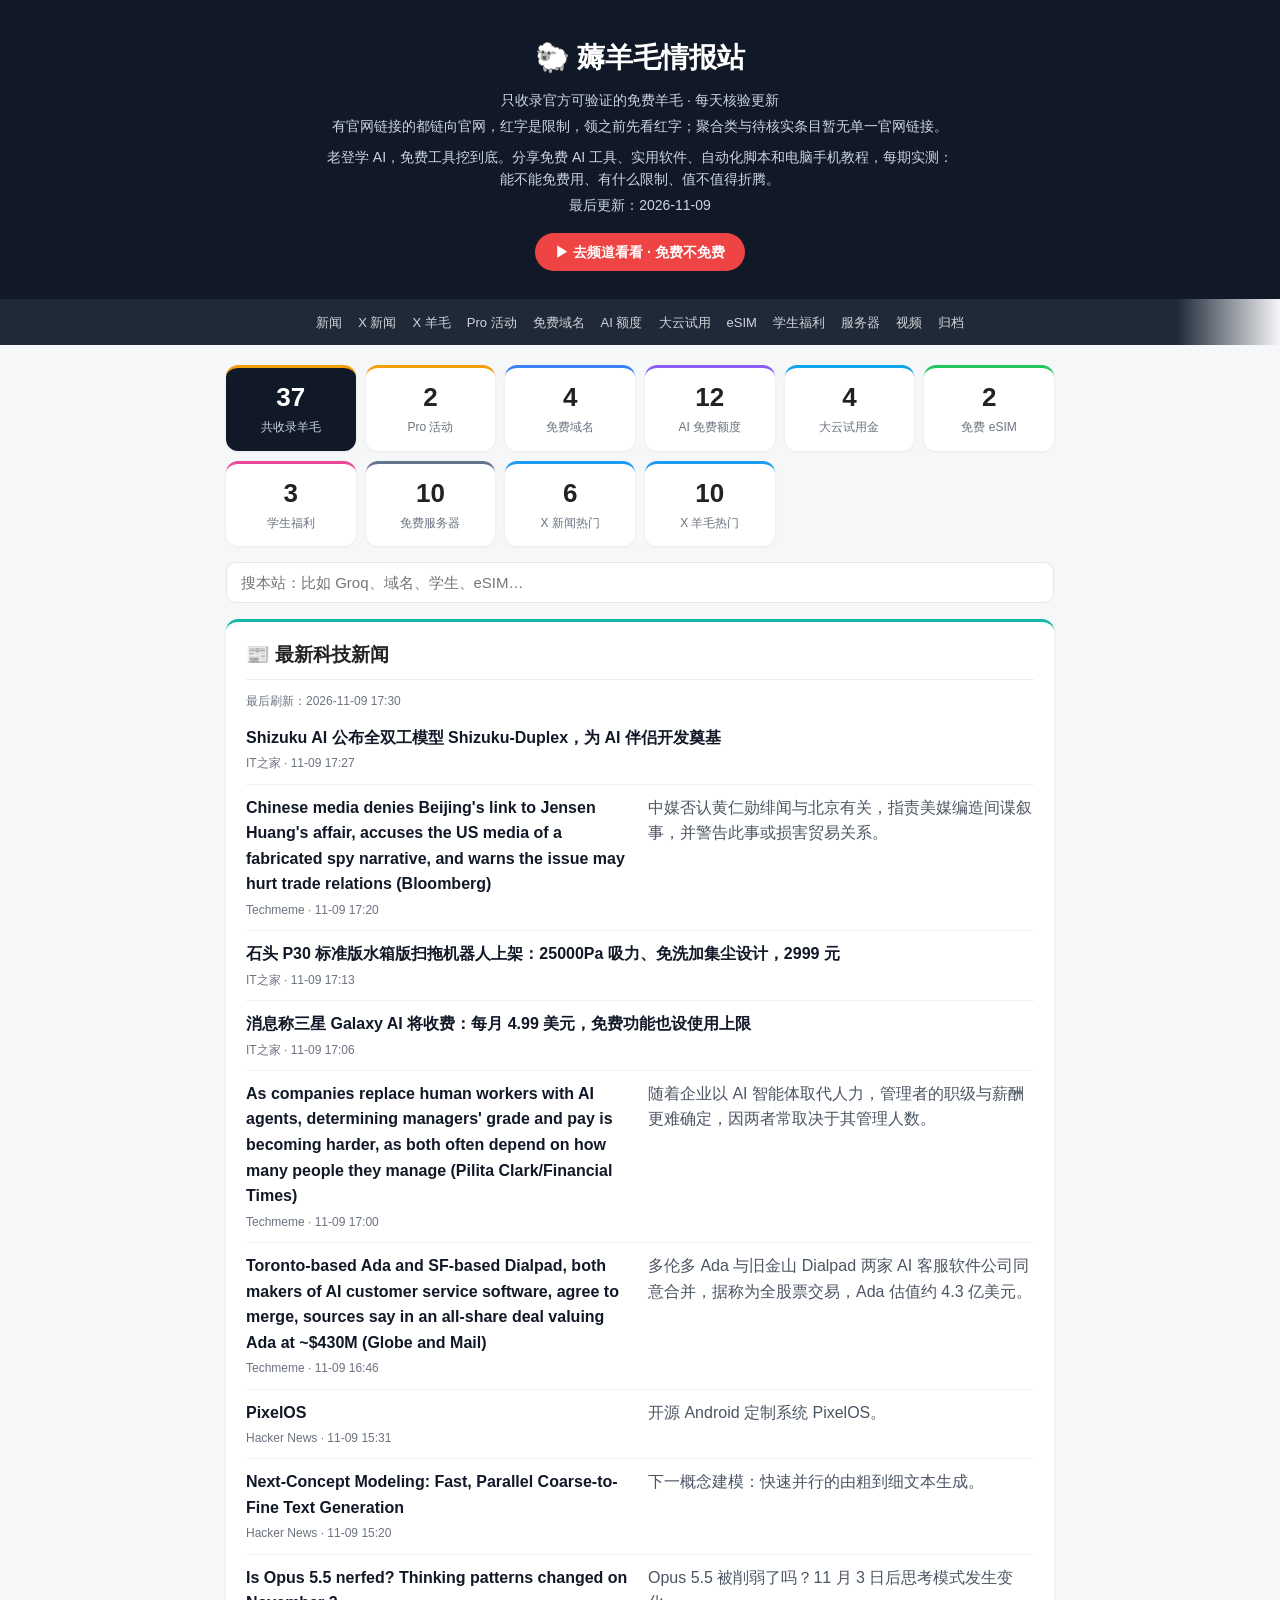
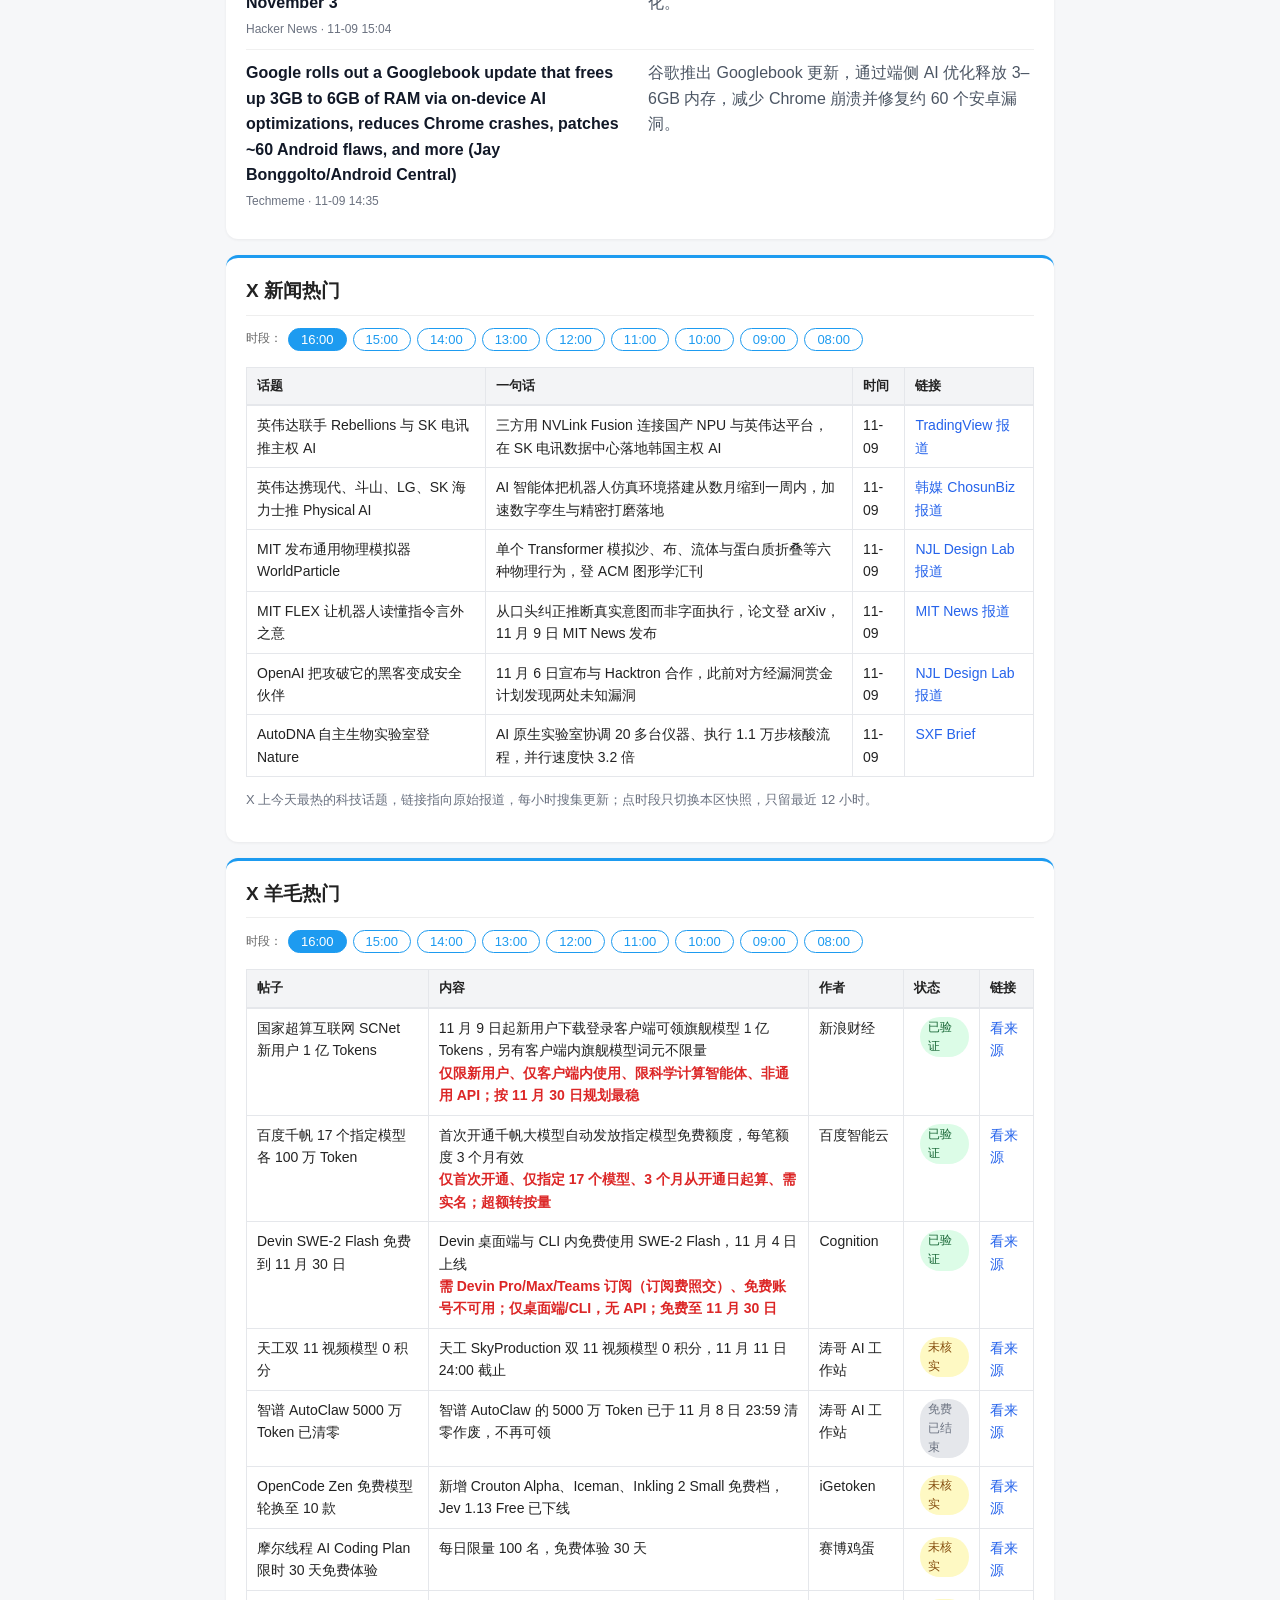
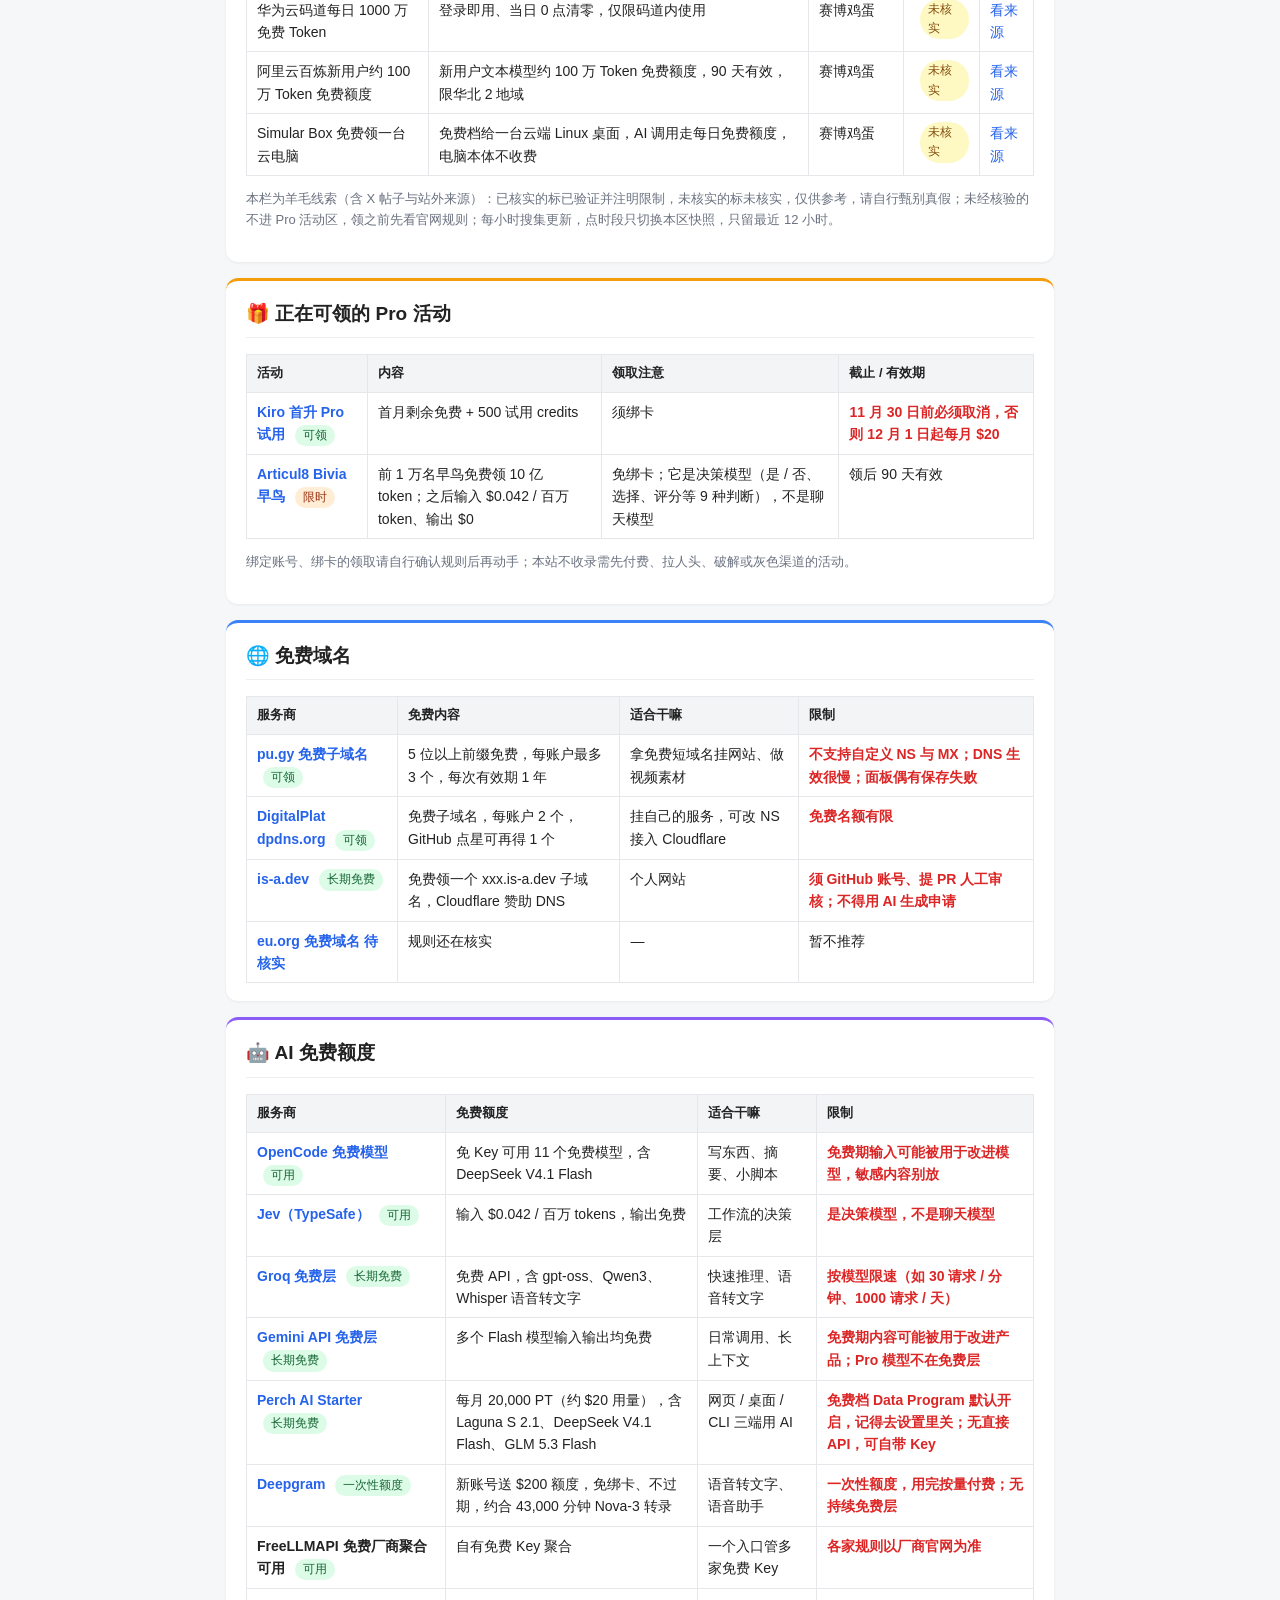
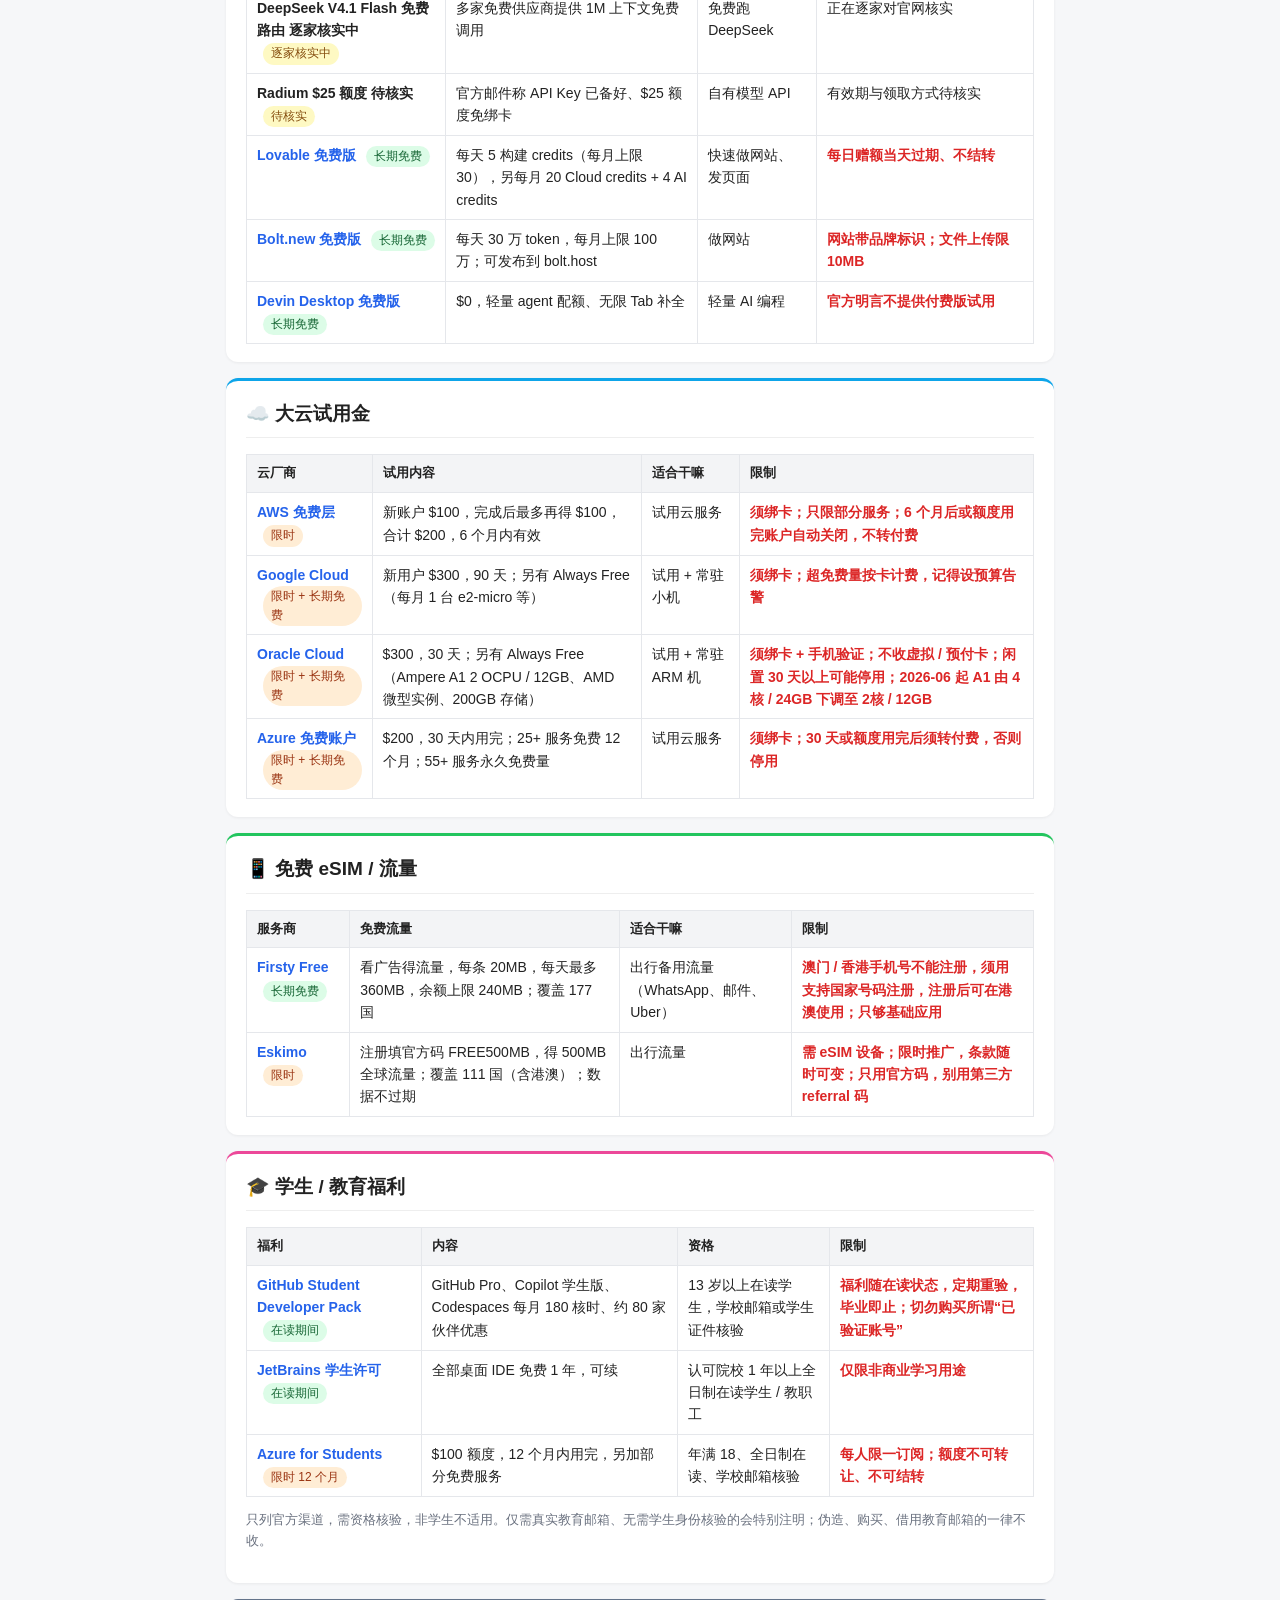
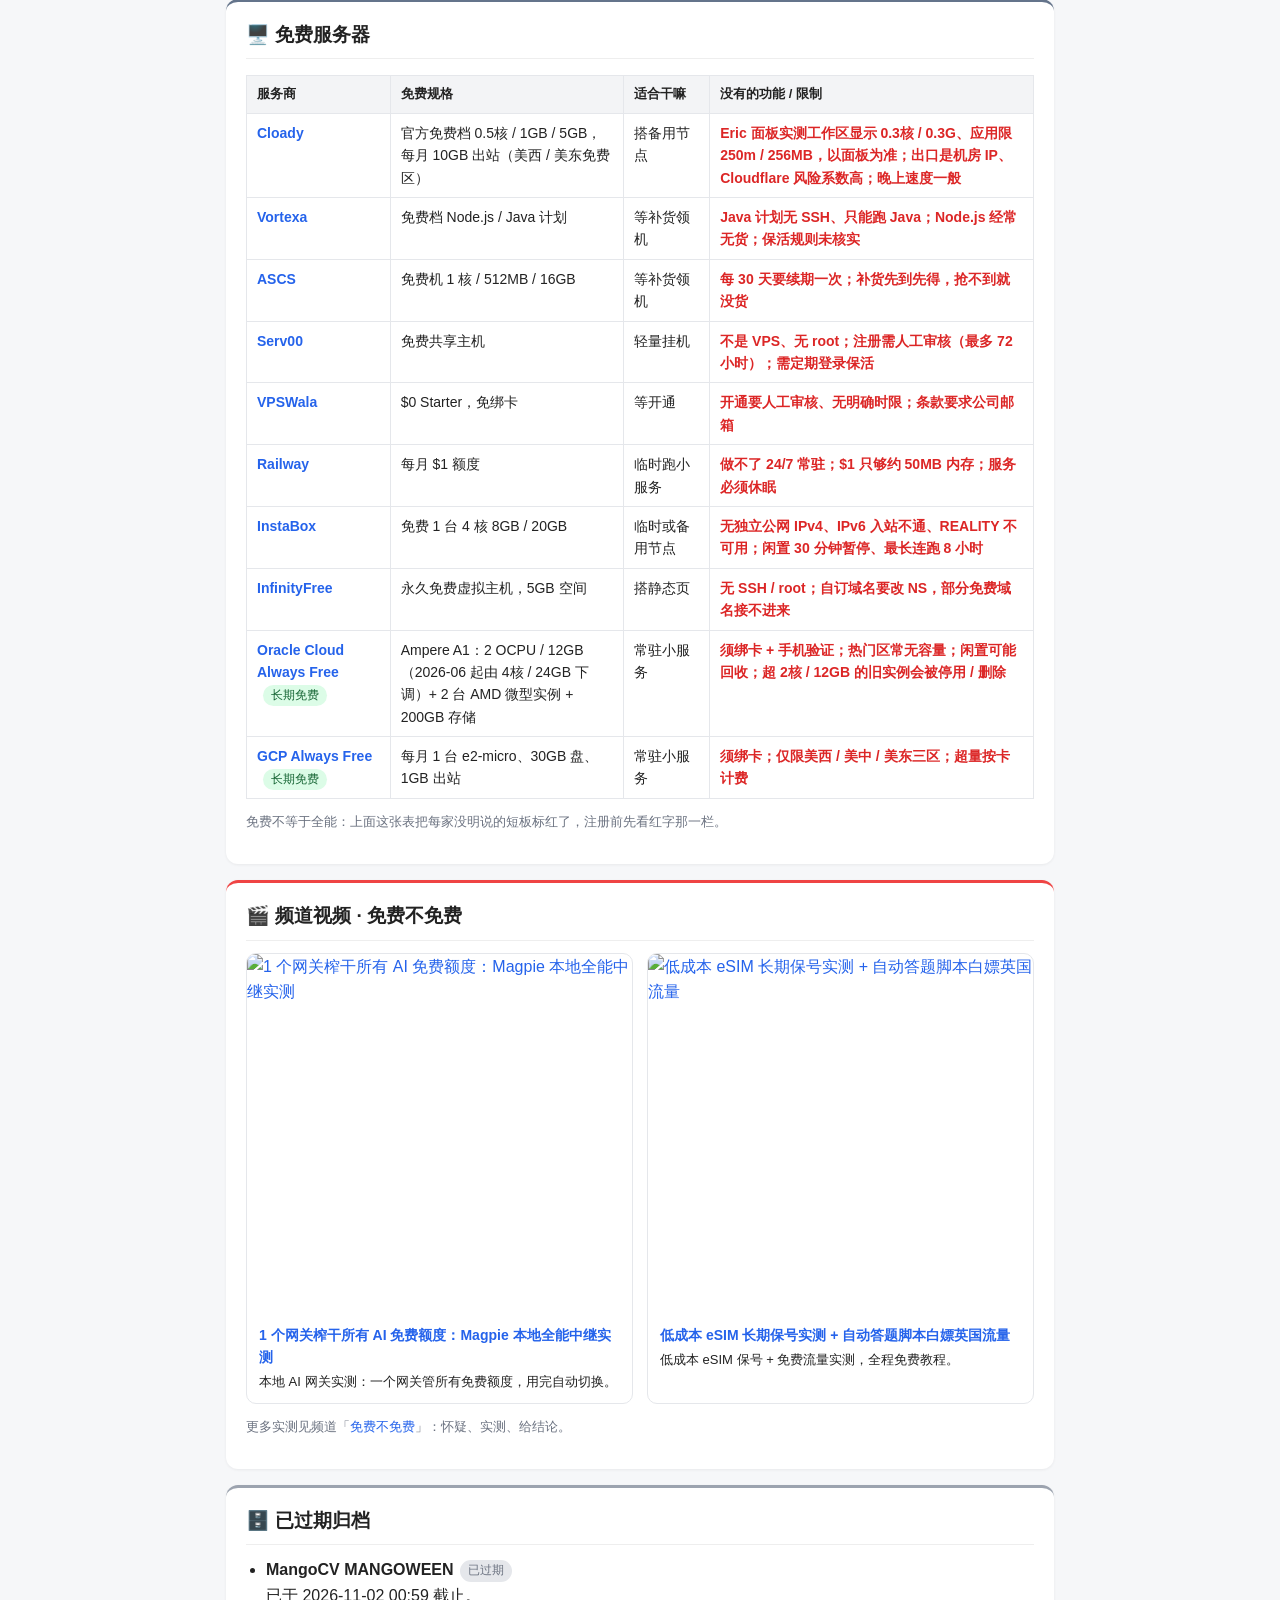
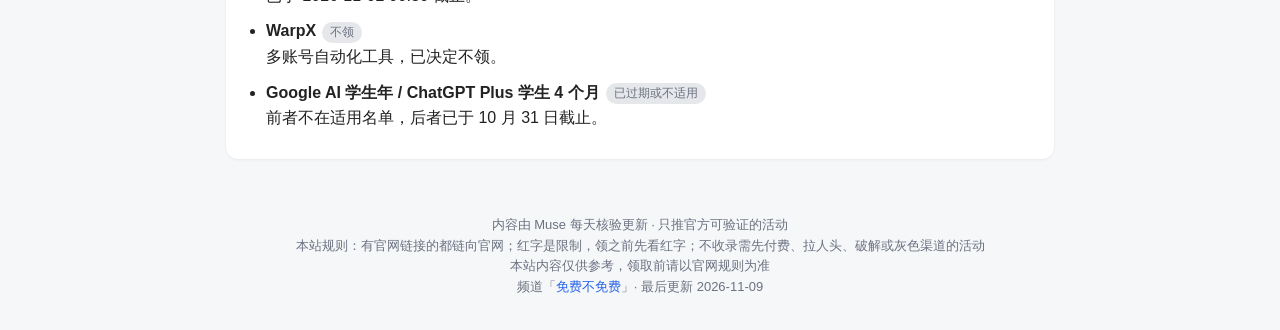
==== index.template.html @ b81d736b "news refresh 2026-11-09 17:30" ====
<!DOCTYPE html>
<html lang="zh-CN">
<head>
<meta charset="UTF-8">
<meta name="viewport" content="width=device-width, initial-scale=1.0">
<title>薅羊毛情报站 — 只收录官方可验证的免费羊毛</title>
<meta name="description" content="只收录官方可验证的免费羊毛：免费 Pro、免费域名、AI 免费额度、大云试用金、免费 eSIM、学生福利、免费服务器，每天核验更新。">
<meta property="og:title" content="薅羊毛情报站 — 只收录官方可验证的免费羊毛">
<meta property="og:description" content="免费 Pro、免费域名、AI 免费额度、大云试用金、免费 eSIM、学生福利、免费服务器，每天核验更新。">
<meta property="og:type" content="website">
<meta property="og:url" content="https://freenofree.ct.ws/">
<meta property="og:site_name" content="薅羊毛情报站">
<meta property="og:locale" content="zh_CN">
<meta property="og:image" content="https://freenofree.ct.ws/og.png">
<meta name="twitter:card" content="summary_large_image">
<meta name="twitter:title" content="薅羊毛情报站 — 只收录官方可验证的免费羊毛">
<meta name="twitter:description" content="免费 Pro、免费域名、AI 免费额度、大云试用金、免费 eSIM、学生福利、免费服务器，每天核验更新。">
<meta name="twitter:image" content="https://freenofree.ct.ws/og.png">
<link rel="canonical" href="https://freenofree.ct.ws/">
<link rel="icon" href="data:image/svg+xml,%3Csvg xmlns='http://www.w3.org/2000/svg' viewBox='0 0 100 100'%3E%3Ctext y='.9em' font-size='90'%3E%E7%BE%8A%3C/text%3E%3C/svg%3E">
<meta name="theme-color" content="#111827">
<link rel="alternate" type="application/rss+xml" title="薅羊毛情报站 — 最新科技新闻" href="feed.xml">
<link rel="preconnect" href="https://i.ytimg.com">
<script type="application/ld+json">{"@context":"https://schema.org","@type":"WebSite","name":"薅羊毛情报站","url":"https://freenofree.ct.ws/","inLanguage":"zh-CN","description":"只收录官方可验证的免费羊毛：免费 Pro、免费域名、AI 免费额度、大云试用金、免费 eSIM、学生福利、免费服务器，每天核验更新。","dateModified":"2026-11-09"}</script>
<link rel="stylesheet" href="style.css?v=20261109">
</head>
<body>
<header>
  <h1>🐑 薅羊毛情报站</h1>
  <p>只收录官方可验证的免费羊毛 · 每天核验更新</p>
  <p>有官网链接的都链向官网，红字是限制，领之前先看红字；聚合类与待核实条目暂无单一官网链接。</p>
  <p class="hero-sub">老登学 AI，免费工具挖到底。分享免费 AI 工具、实用软件、自动化脚本和电脑手机教程，每期实测：能不能免费用、有什么限制、值不值得折腾。</p>
  <p>最后更新：<span id="last-updated">2026-11-09</span></p>
  <a class="btn-channel" href="https://www.youtube.com/@freeis.notfree" target="_blank" rel="noopener">▶ 去频道看看 · 免费不免费</a>
</header>
<nav>
  <a href="#news">新闻</a><a href="#xnews">X 新闻</a><a href="#xwool">X 羊毛</a><a href="#pro">Pro 活动</a><a href="#domain">免费域名</a><a href="#ai">AI 额度</a><a href="#cloud">大云试用</a><a href="#esim">eSIM</a><a href="#student">学生福利</a><a href="#server">服务器</a><a href="#videos">视频</a><a href="#archive">归档</a>
</nav>
<main>

<div class="stats">
  <a class="stat total" href="#pro"><b id="stat-total">37</b><span>共收录羊毛</span></a>
  <a class="stat" style="--c:#f59e0b" href="#pro"><b id="stat-pro">2</b><span>Pro 活动</span></a>
  <a class="stat" style="--c:#3b82f6" href="#domain"><b id="stat-domain">4</b><span>免费域名</span></a>
  <a class="stat" style="--c:#8b5cf6" href="#ai"><b id="stat-ai">12</b><span>AI 免费额度</span></a>
  <a class="stat" style="--c:#0ea5e9" href="#cloud"><b id="stat-cloud">4</b><span>大云试用金</span></a>
  <a class="stat" style="--c:#22c55e" href="#esim"><b id="stat-esim">2</b><span>免费 eSIM</span></a>
  <a class="stat" style="--c:#ec4899" href="#student"><b id="stat-student">3</b><span>学生福利</span></a>
  <a class="stat" style="--c:#64748b" href="#server"><b id="stat-server">10</b><span>免费服务器</span></a>
  <a class="stat" style="--c:#1d9bf0" href="#xnews"><b id="stat-xnews">6</b><span>X 新闻热门</span></a>
  <a class="stat" style="--c:#1d9bf0" href="#xwool"><b id="stat-xwool">10</b><span>X 羊毛热门</span></a>
</div>
<div class="search-wrap"><input id="q" type="search" placeholder="搜本站：比如 Groq、域名、学生、eSIM…" aria-label="搜索本站内容"></div>
<div id="noresult" role="status" aria-live="polite">没有找到相关内容，换个关键词试试。</div>
<noscript><p style="text-align:center;background:#fff;border-radius:12px;padding:16px">本站内容已直接写在页面里，不开 JavaScript 也能看；搜索框与 X 时段切换需要 JavaScript。另可订阅 <a href="feed.xml">RSS</a>。</p></noscript>

<section id="news" class="cat-news">
<h2>📰 最新科技新闻</h2>
<p class="news-updated" id="news-updated"></p>
<div id="news-list"></div>
</section>

<section id="xnews" class="cat-xnews">
<h2>X 新闻热门</h2>
<div class="x-tags" id="tags-xnews"></div>
<div id="snaps-xnews"></div>
<p class="note">X 上今天最热的科技话题，链接指向原始报道，每小时搜集更新；点时段只切换本区快照，只留最近 12 小时。</p>
</section>

<section id="xwool" class="cat-xwool">
<h2>X 羊毛热门</h2>
<div class="x-tags" id="tags-xwool"></div>
<div id="snaps-xwool"></div>
<p class="note">本栏为羊毛线索（含 X 帖子与站外来源）：已核实的标已验证并注明限制，未核实的标未核实，仅供参考，请自行甄别真假；未经核验的不进 Pro 活动区，领之前先看官网规则；每小时搜集更新，点时段只切换本区快照，只留最近 12 小时。</p>
</section>

<section id="pro" class="cat-pro">
  <h2>🎁 正在可领的 Pro 活动</h2>
  <div class="tw"><table><thead><tr><th>活动</th><th>内容</th><th>领取注意</th><th>截止 / 有效期</th></tr></thead><tbody id="body-pro"></tbody></table></div>
  <p class="note">绑定账号、绑卡的领取请自行确认规则后再动手；本站不收录需先付费、拉人头、破解或灰色渠道的活动。</p>
</section>

<section id="domain" class="cat-domain">
  <h2>🌐 免费域名</h2>
  <div class="tw"><table><thead><tr><th>服务商</th><th>免费内容</th><th>适合干嘛</th><th>限制</th></tr></thead><tbody id="body-domain"></tbody></table></div>
</section>

<section id="ai" class="cat-ai">
  <h2>🤖 AI 免费额度</h2>
  <div class="tw"><table><thead><tr><th>服务商</th><th>免费额度</th><th>适合干嘛</th><th>限制</th></tr></thead><tbody id="body-ai"></tbody></table></div>
</section>

<section id="cloud" class="cat-cloud">
  <h2>☁️ 大云试用金</h2>
  <div class="tw"><table><thead><tr><th>云厂商</th><th>试用内容</th><th>适合干嘛</th><th>限制</th></tr></thead><tbody id="body-cloud"></tbody></table></div>
</section>

<section id="esim" class="cat-esim">
  <h2>📱 免费 eSIM / 流量</h2>
  <div class="tw"><table><thead><tr><th>服务商</th><th>免费流量</th><th>适合干嘛</th><th>限制</th></tr></thead><tbody id="body-esim"></tbody></table></div>
</section>

<section id="student" class="cat-student">
  <h2>🎓 学生 / 教育福利</h2>
  <div class="tw"><table><thead><tr><th>福利</th><th>内容</th><th>资格</th><th>限制</th></tr></thead><tbody id="body-student"></tbody></table></div>
  <p class="note">只列官方渠道，需资格核验，非学生不适用。仅需真实教育邮箱、无需学生身份核验的会特别注明；伪造、购买、借用教育邮箱的一律不收。</p>
</section>

<section id="server" class="cat-server">
  <h2>🖥️ 免费服务器</h2>
  <div class="tw"><table><thead><tr><th>服务商</th><th>免费规格</th><th>适合干嘛</th><th>没有的功能 / 限制</th></tr></thead><tbody id="body-server"></tbody></table></div>
  <p class="note">免费不等于全能：上面这张表把每家没明说的短板标红了，注册前先看红字那一栏。</p>
</section>

<section id="videos" class="cat-videos">
  <h2>🎬 频道视频 · 免费不免费</h2>
  <div class="videos" id="videos-grid"></div><p class="note">更多实测见频道「<a href="https://www.youtube.com/@freeis.notfree" target="_blank" rel="noopener">免费不免费</a>」：怀疑、实测、给结论。</p>
</section>

<section id="archive" class="cat-archive">
  <h2>🗄️ 已过期归档</h2>
  <ul id="archive-list"></ul>
</section>

</main>
<footer>
  内容由 Muse 每天核验更新 · 只推官方可验证的活动<br>
  本站规则：有官网链接的都链向官网；红字是限制，领之前先看红字；不收录需先付费、拉人头、破解或灰色渠道的活动<br>
  本站内容仅供参考，领取前请以官网规则为准<br>
  频道「<a href="https://www.youtube.com/@freeis.notfree" target="_blank" rel="noopener">免费不免费</a>」· 最后更新 <span class="last-updated">2026-11-09</span>
</footer>
<script defer src="bundle.js?v=BUILD"></script>
</body>
</html>
---- style.css ----
* { box-sizing: border-box; }
  html { scroll-padding-top: 56px; scroll-behavior: smooth; }
  section { scroll-margin-top: 56px; }
  @media (prefers-reduced-motion: reduce) { html { scroll-behavior: auto; } * { transition: none !important; } }
  a:focus-visible, button:focus-visible, input:focus-visible, .stat:focus-visible { outline: 2px solid #2563eb; outline-offset: 2px; }
  body { font-family: -apple-system, "PingFang SC", "Microsoft YaHei", "Noto Sans SC", sans-serif; margin: 0; background: #f6f7f9; color: #222; line-height: 1.6; }
  header { background: #111827; color: #fff; padding: 36px 20px 28px; text-align: center; }
  header h1 { margin: 0 0 8px; font-size: 28px; }
  header p { margin: 4px 0; color: #cbd5e1; font-size: 14px; }
  nav { background: #1f2937; padding: 10px 16px; text-align: center; position: sticky; top: 0; z-index: 10; }
  nav a { color: #d1d5db; font-size: 13px; margin: 0 8px; white-space: nowrap; }
  nav a:hover { color: #fff; }
  main { max-width: 860px; margin: 0 auto; padding: 20px 16px 40px; }
  section { background: #fff; border-radius: 12px; padding: 18px 20px; margin-bottom: 16px; box-shadow: 0 1px 3px rgba(0,0,0,.06); }
  h2 { margin: 0 0 12px; font-size: 19px; border-bottom: 1px solid #eee; padding-bottom: 8px; }
  ul { margin: 0; padding-left: 20px; }
  li { margin-bottom: 10px; }
  .tag { display: inline-block; font-size: 12px; border-radius: 20px; padding: 1px 8px; margin-left: 6px; vertical-align: middle; }
  .ok { background: #dcfce7; color: #166534; }
  .wait { background: #fef9c3; color: #854d0e; }
  .dead { background: #e5e7eb; color: #6b7280; }
  .watch { background: #dbeafe; color: #1e40af; }
  .limit { background: #ffedd5; color: #9a3412; }
  .tw { overflow-x: auto; }
  table { width: 100%; border-collapse: collapse; font-size: 14px; margin-top: 4px; }
  th, td { border: 1px solid #e5e7eb; padding: 8px 10px; text-align: left; vertical-align: top; }
  th { background: #f3f4f6; font-size: 13px; white-space: nowrap; }
  td .bad { color: #dc2626; font-weight: 600; }
  .note { font-size: 13px; color: #6b7280; }
  a { color: #2563eb; text-decoration: none; }
  a:hover { text-decoration: underline; }
  .videos { display: grid; grid-template-columns: 1fr 1fr; gap: 14px; }
  .video-card { border: 1px solid #e5e7eb; border-radius: 10px; overflow: hidden; }
  .video-card img { width: 100%; display: block; aspect-ratio: 16 / 9; object-fit: cover; }
  .video-card div { padding: 10px 12px; font-size: 13px; }
  .video-card strong { font-size: 14px; display: block; margin-bottom: 4px; }
  @media (max-width: 600px) { .videos { grid-template-columns: 1fr; } }
  footer { text-align: center; color: #6b7280; font-size: 13px; padding: 0 16px 32px; }
  nav { overflow-x: auto; white-space: nowrap; scrollbar-width: none; -webkit-mask-image: linear-gradient(90deg, #000 92%, transparent); mask-image: linear-gradient(90deg, #000 92%, transparent); }
  nav::-webkit-scrollbar { display: none; }
  .hero-sub { max-width: 640px; margin: 8px auto 0; }
  .btn-channel { display: inline-block; background: #ef4444; color: #fff; padding: 8px 20px; border-radius: 20px; font-size: 14px; margin-top: 12px; font-weight: 600; }
  .btn-channel:hover { text-decoration: none; background: #dc2626; color: #fff; }
  .stats { display: grid; grid-template-columns: repeat(auto-fit, minmax(120px, 1fr)); gap: 10px; margin-bottom: 16px; }
  .stat { background: #fff; border-radius: 12px; padding: 14px 10px 12px; text-align: center; box-shadow: 0 1px 3px rgba(0,0,0,.06); border-top: 3px solid var(--c, #64748b); display: block; color: #222; transition: transform .15s, box-shadow .15s; }
  .stat:hover { transform: translateY(-2px); box-shadow: 0 4px 12px rgba(0,0,0,.10); text-decoration: none; }
  .stat b { font-size: 26px; display: block; line-height: 1.2; }
  .stat span { font-size: 12px; color: #6b7280; }
  .stat.total { background: #111827; color: #fff; border-top-color: #f59e0b; }
  .stat.total span { color: #cbd5e1; }
  .search-wrap { margin-bottom: 16px; }
  .search-wrap input { width: 100%; padding: 11px 14px; border: 1px solid #e5e7eb; border-radius: 10px; font-size: 15px; background: #fff; }
  .search-wrap input:focus { outline: none; border-color: #2563eb; }
  section { border-top: 3px solid var(--c, #e5e7eb); transition: box-shadow .15s; }
  section:hover { box-shadow: 0 4px 14px rgba(0,0,0,.08); }
  .cat-pro { --c: #f59e0b; } .cat-domain { --c: #3b82f6; } .cat-ai { --c: #8b5cf6; } .cat-cloud { --c: #0ea5e9; } .cat-esim { --c: #22c55e; } .cat-student { --c: #ec4899; } .cat-server { --c: #64748b; } .cat-videos { --c: #ef4444; } .cat-archive { --c: #9ca3af; }
  tr:hover { background: #f9fafb; }
  #noresult { display: none; text-align: center; color: #6b7280; padding: 24px; background: #fff; border-radius: 12px; }
  .cat-news { --c: #14b8a6; }
  .cat-xnews { --c: #1d9bf0; } .cat-xwool { --c: #1d9bf0; }
  .x-tags { display: flex; flex-wrap: wrap; gap: 6px; align-items: center; margin: 8px 0 12px; }
  .x-tags button { border: 1px solid #1d9bf0; background: #fff; color: #1d9bf0; border-radius: 999px; padding: 3px 12px; font-size: 13px; cursor: pointer; }
  .x-tags button.on { background: #1d9bf0; color: #fff; }
  .x-tags-note { font-size: 12px; color: #666; }
  .news-updated { font-size: 12px; color: #6b7280; margin: 0 0 4px; }
  .news-item { border-bottom: 1px solid #f0f0f0; padding: 10px 0; }
  .news-item:last-child { border-bottom: none; }
  .news-bi { display: grid; grid-template-columns: 1fr 1fr; gap: 2px 16px; }
  .news-en { font-weight: 600; }
  .news-en a { color: #111827; }
  .news-zh { color: #4b5563; }
  .news-meta { font-size: 12px; color: #6b7280; margin-top: 4px; }
  .visually-hidden { position: absolute; width: 1px; height: 1px; overflow: hidden; clip: rect(0 0 0 0); white-space: nowrap; }
  @media (max-width: 600px) {
    .stats { grid-template-columns: repeat(3, 1fr); }
    .stat { padding: 10px 6px 9px; }
    .stat b { font-size: 20px; }
  }
  @media (prefers-color-scheme: dark) {
    body { background: #0f172a; color: #e2e8f0; }
    section, .stat, .search-wrap input, #noresult { background: #1e293b; color: #e2e8f0; border-color: #334155; }
    th { background: #334155; color: #e2e8f0; }
    th, td { border-color: #334155; }
    tr:hover { background: #273449; }
    h2 { border-bottom-color: #334155; }
    .news-en a { color: #f1f5f9; }
    .news-zh { color: #cbd5e1; }
    .note, .stat span, .news-meta, .news-updated, footer { color: #94a3b8; }
    .x-tags button { background: #1e293b; }
    .video-card { border-color: #334155; }
  }
  @media (max-width: 600px) { .news-bi { grid-template-columns: 1fr; } }
  @media (max-width: 600px) {
    header h1 { font-size: 24px; }
    header { padding: 28px 16px 22px; }
    th, td { padding: 6px 8px; font-size: 13px; }
    .stat b { font-size: 22px; }
    section { padding: 14px 14px; }
  }
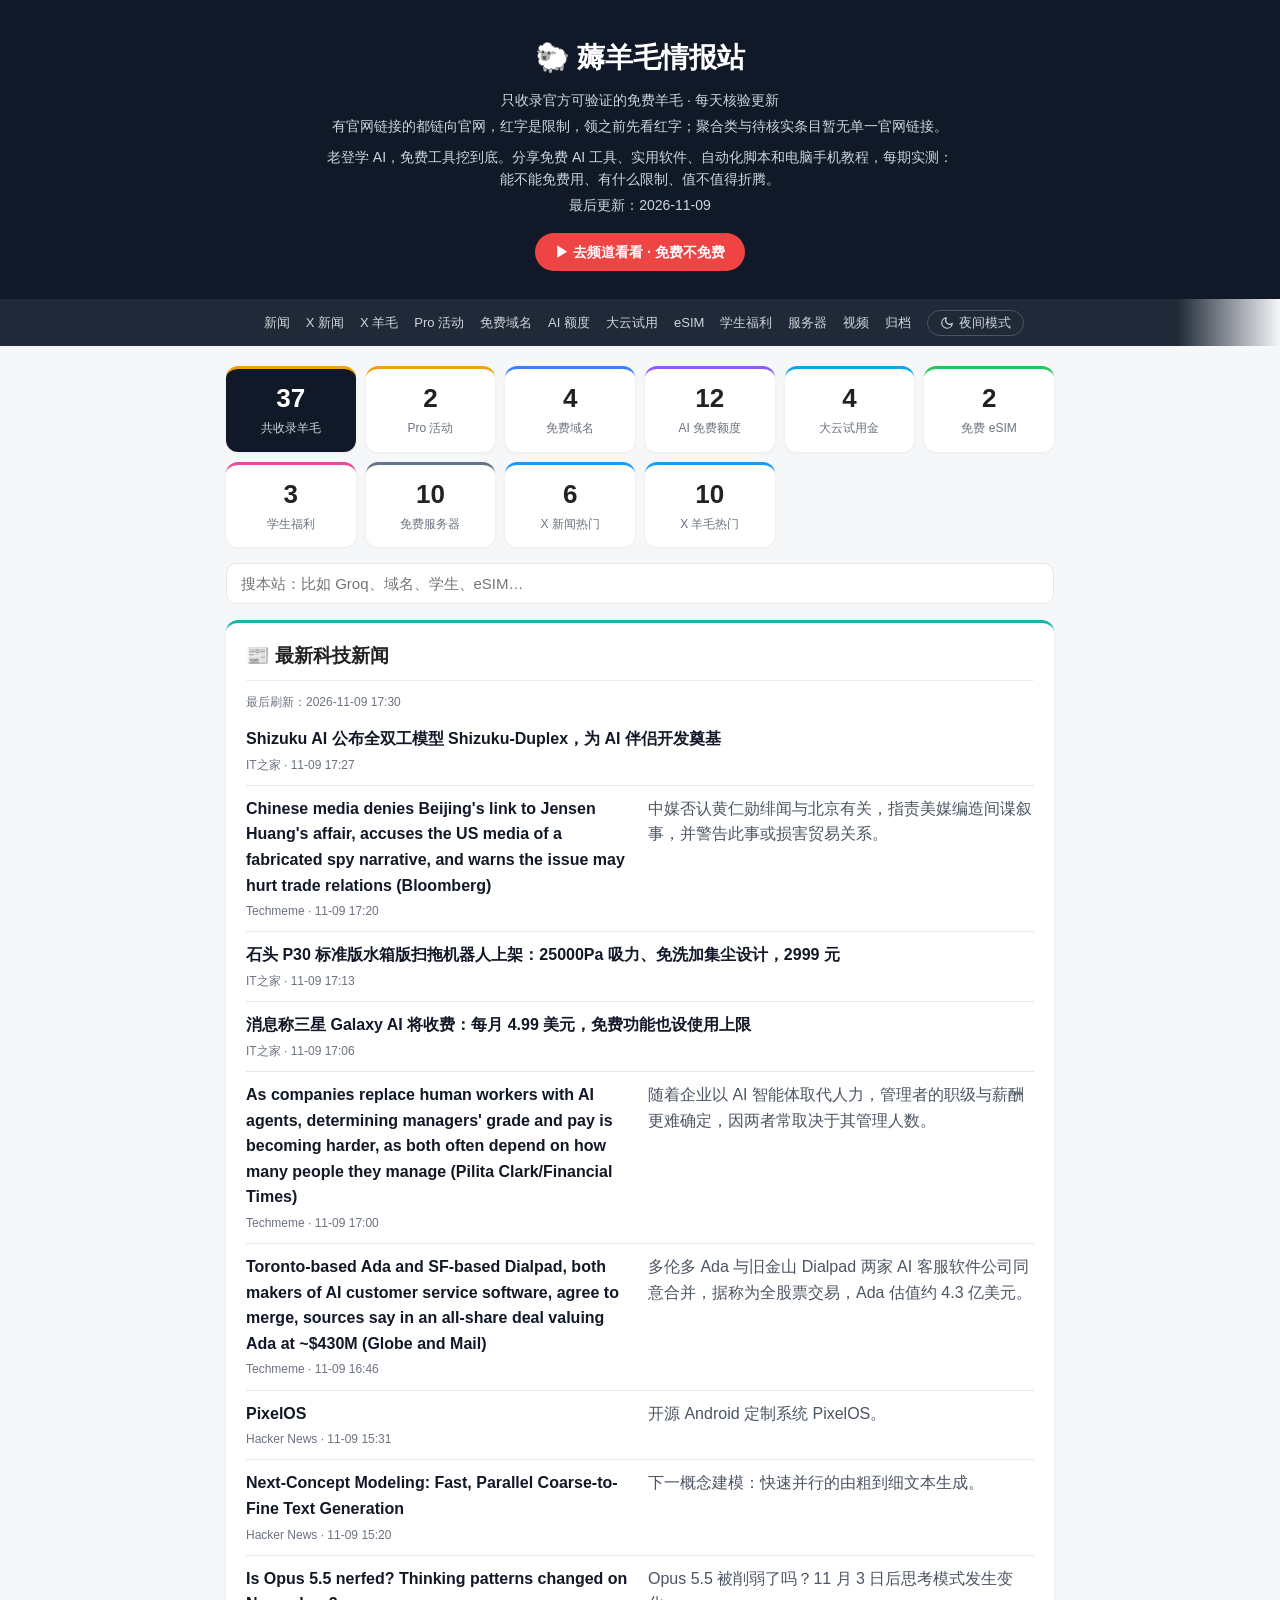
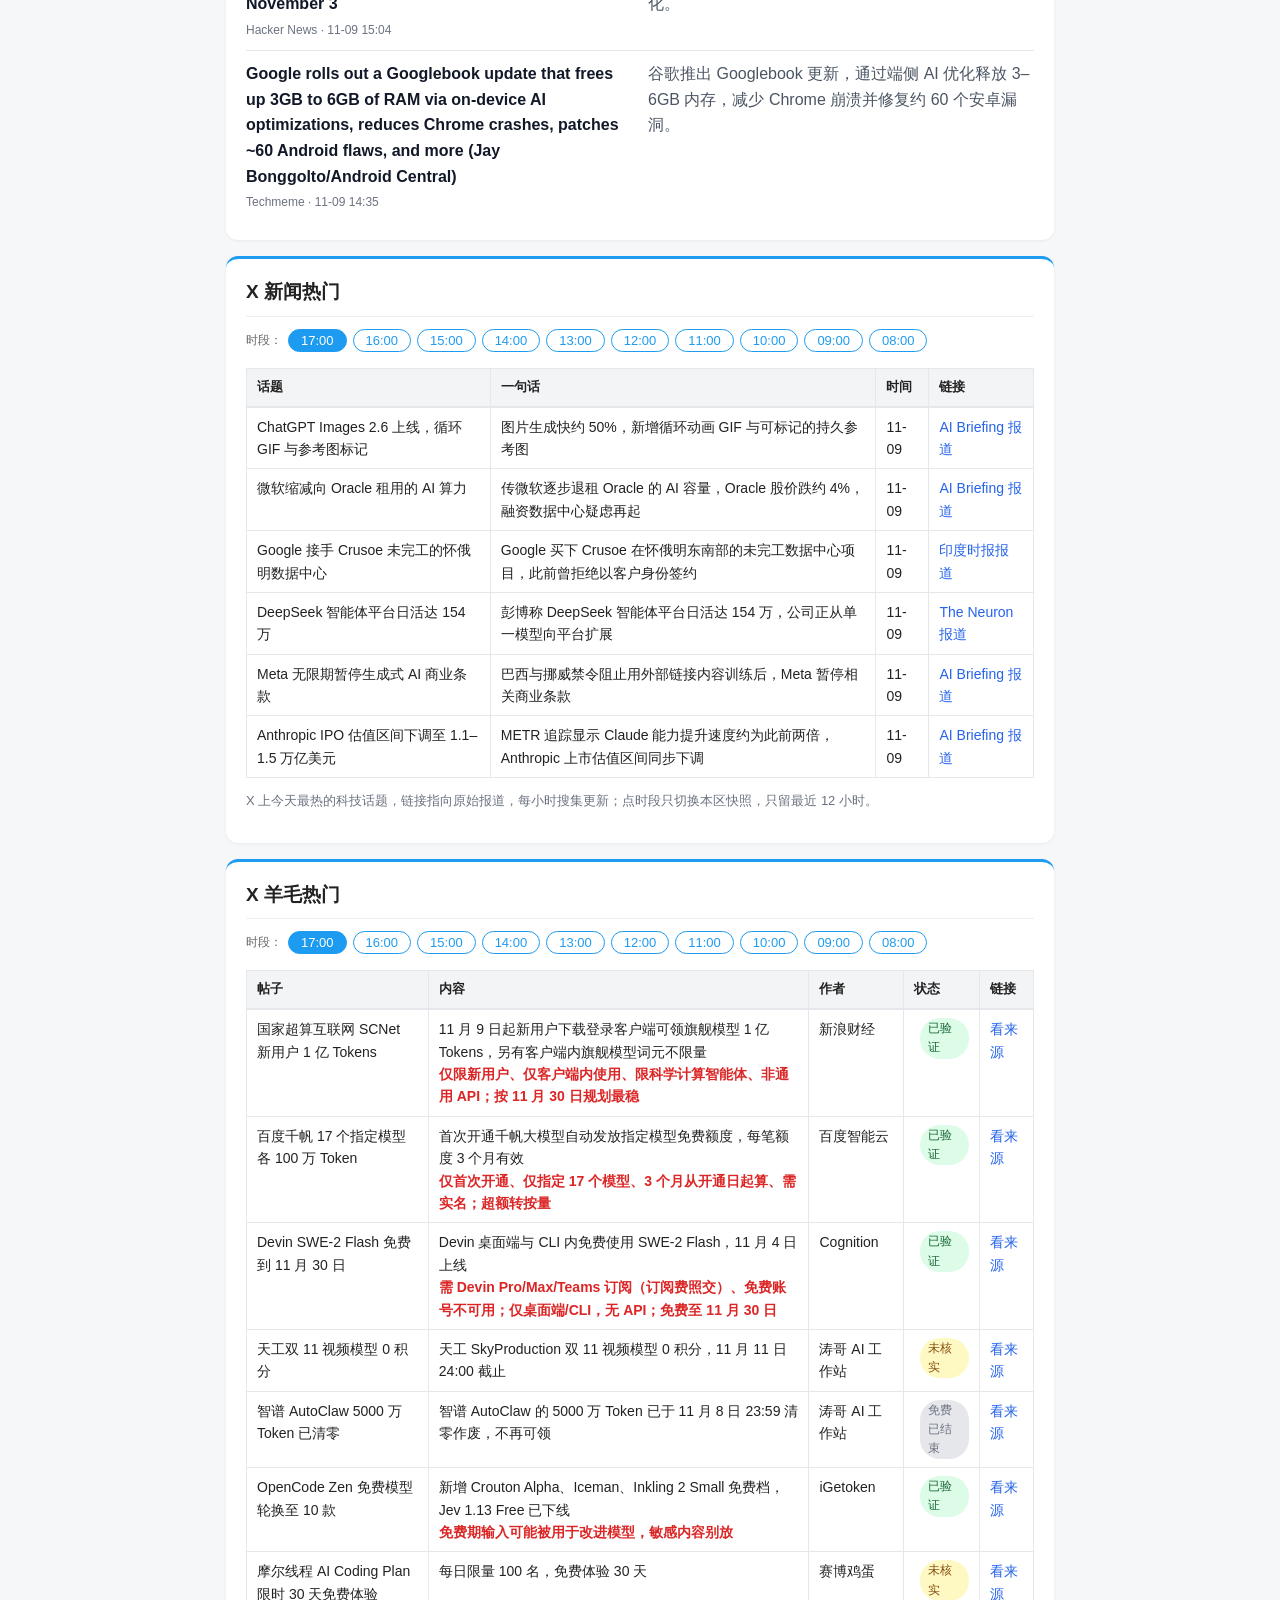
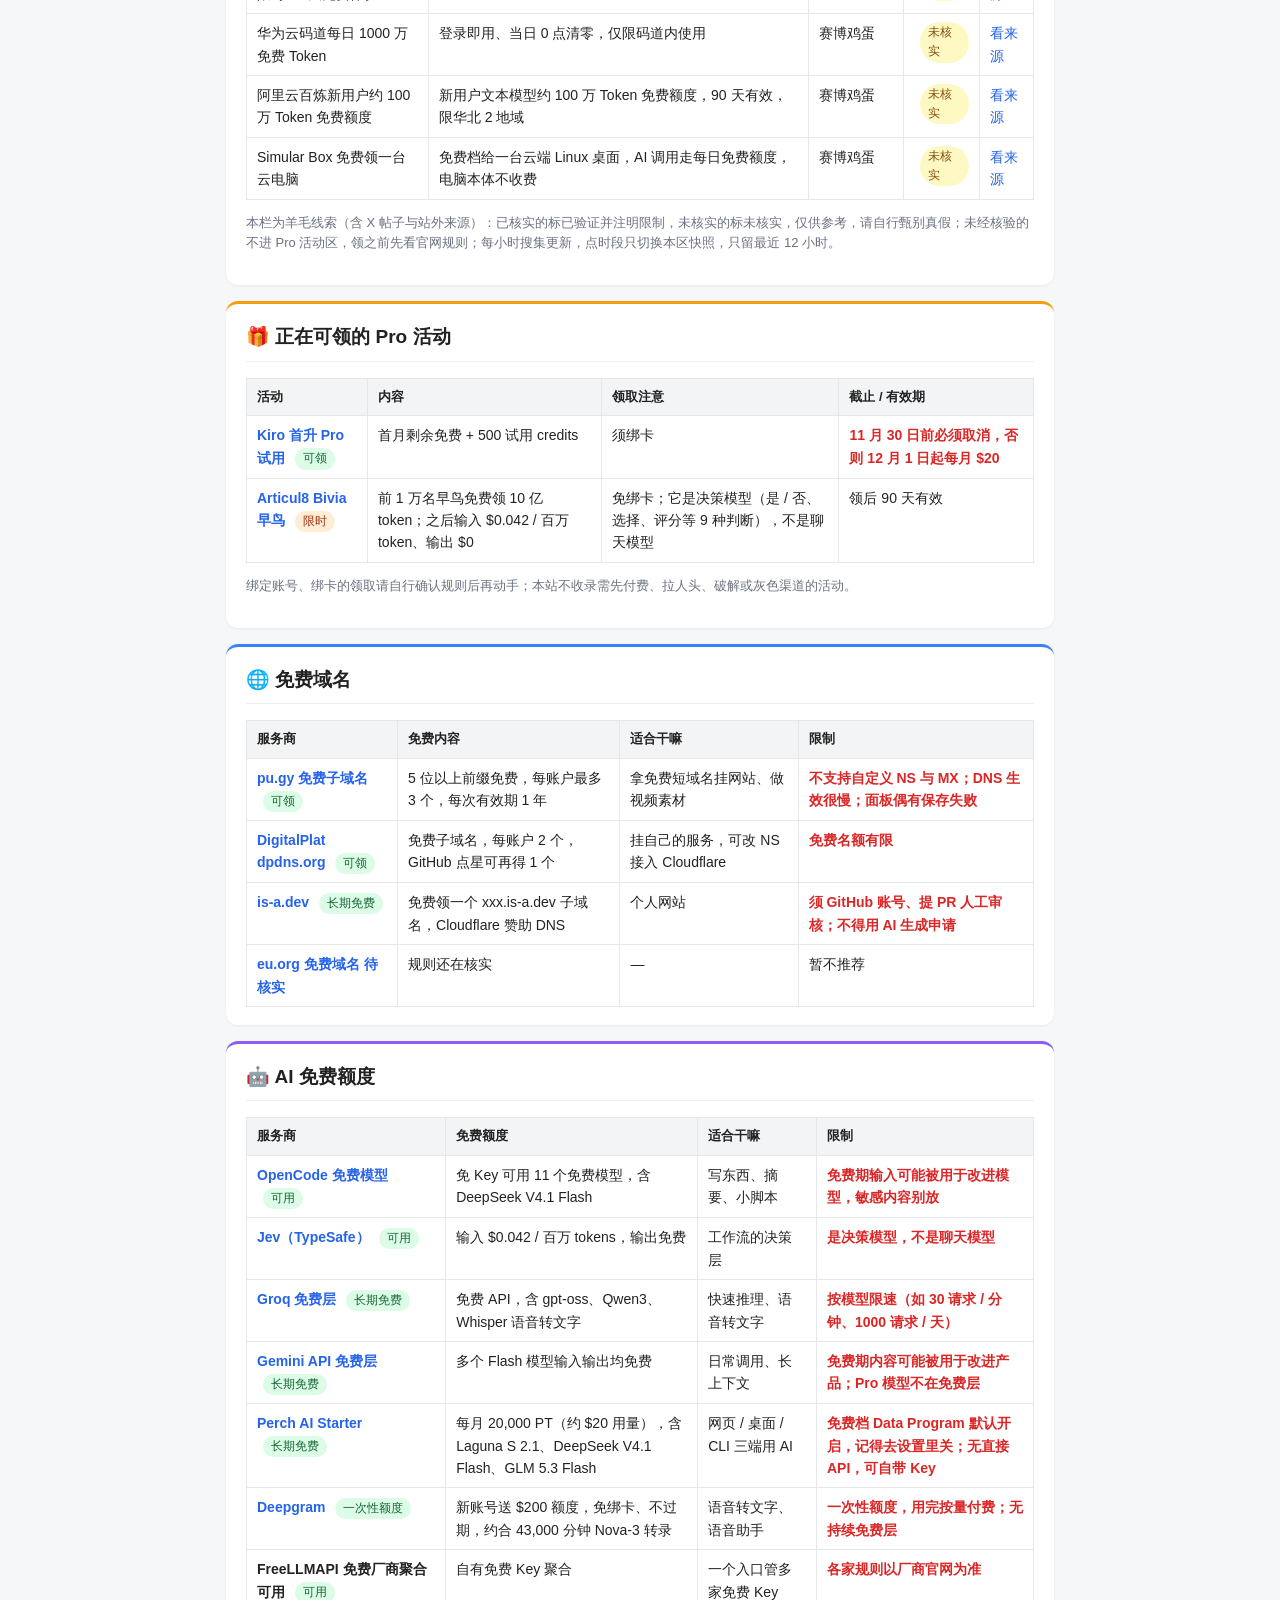
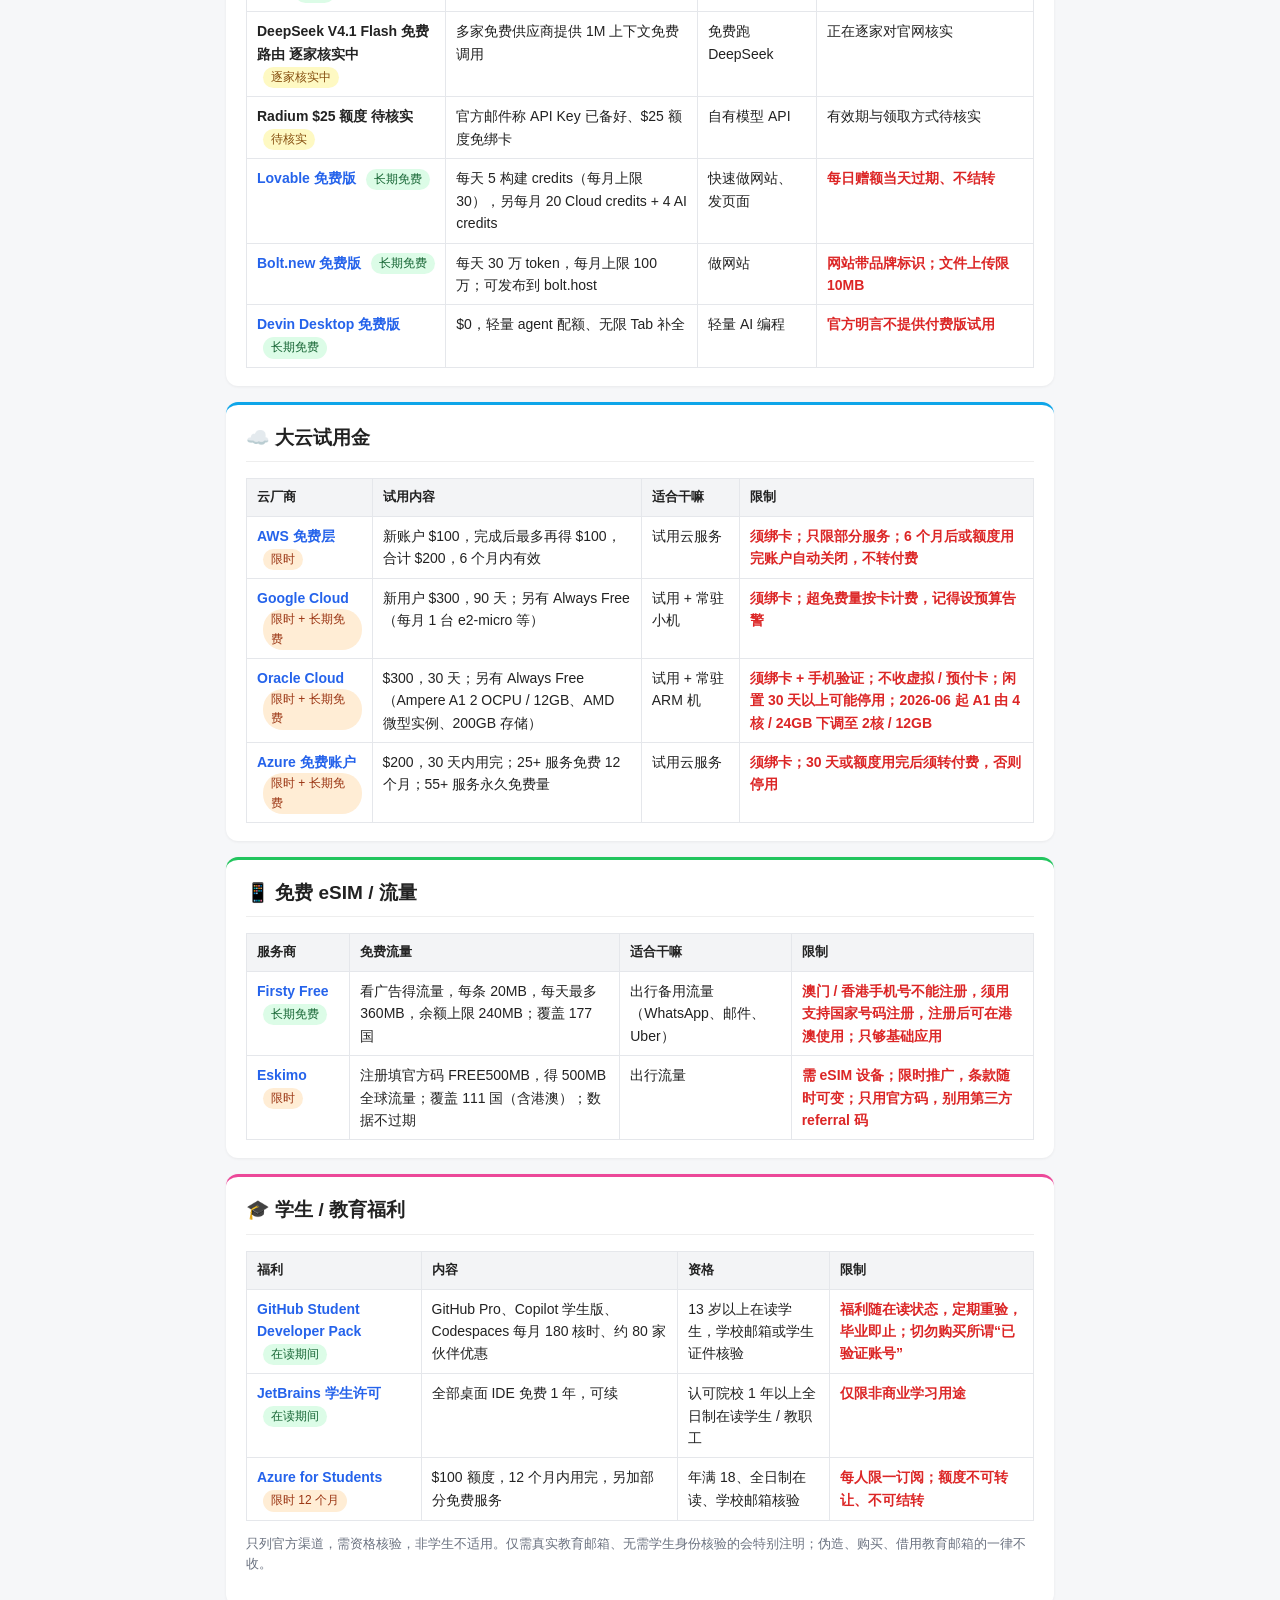
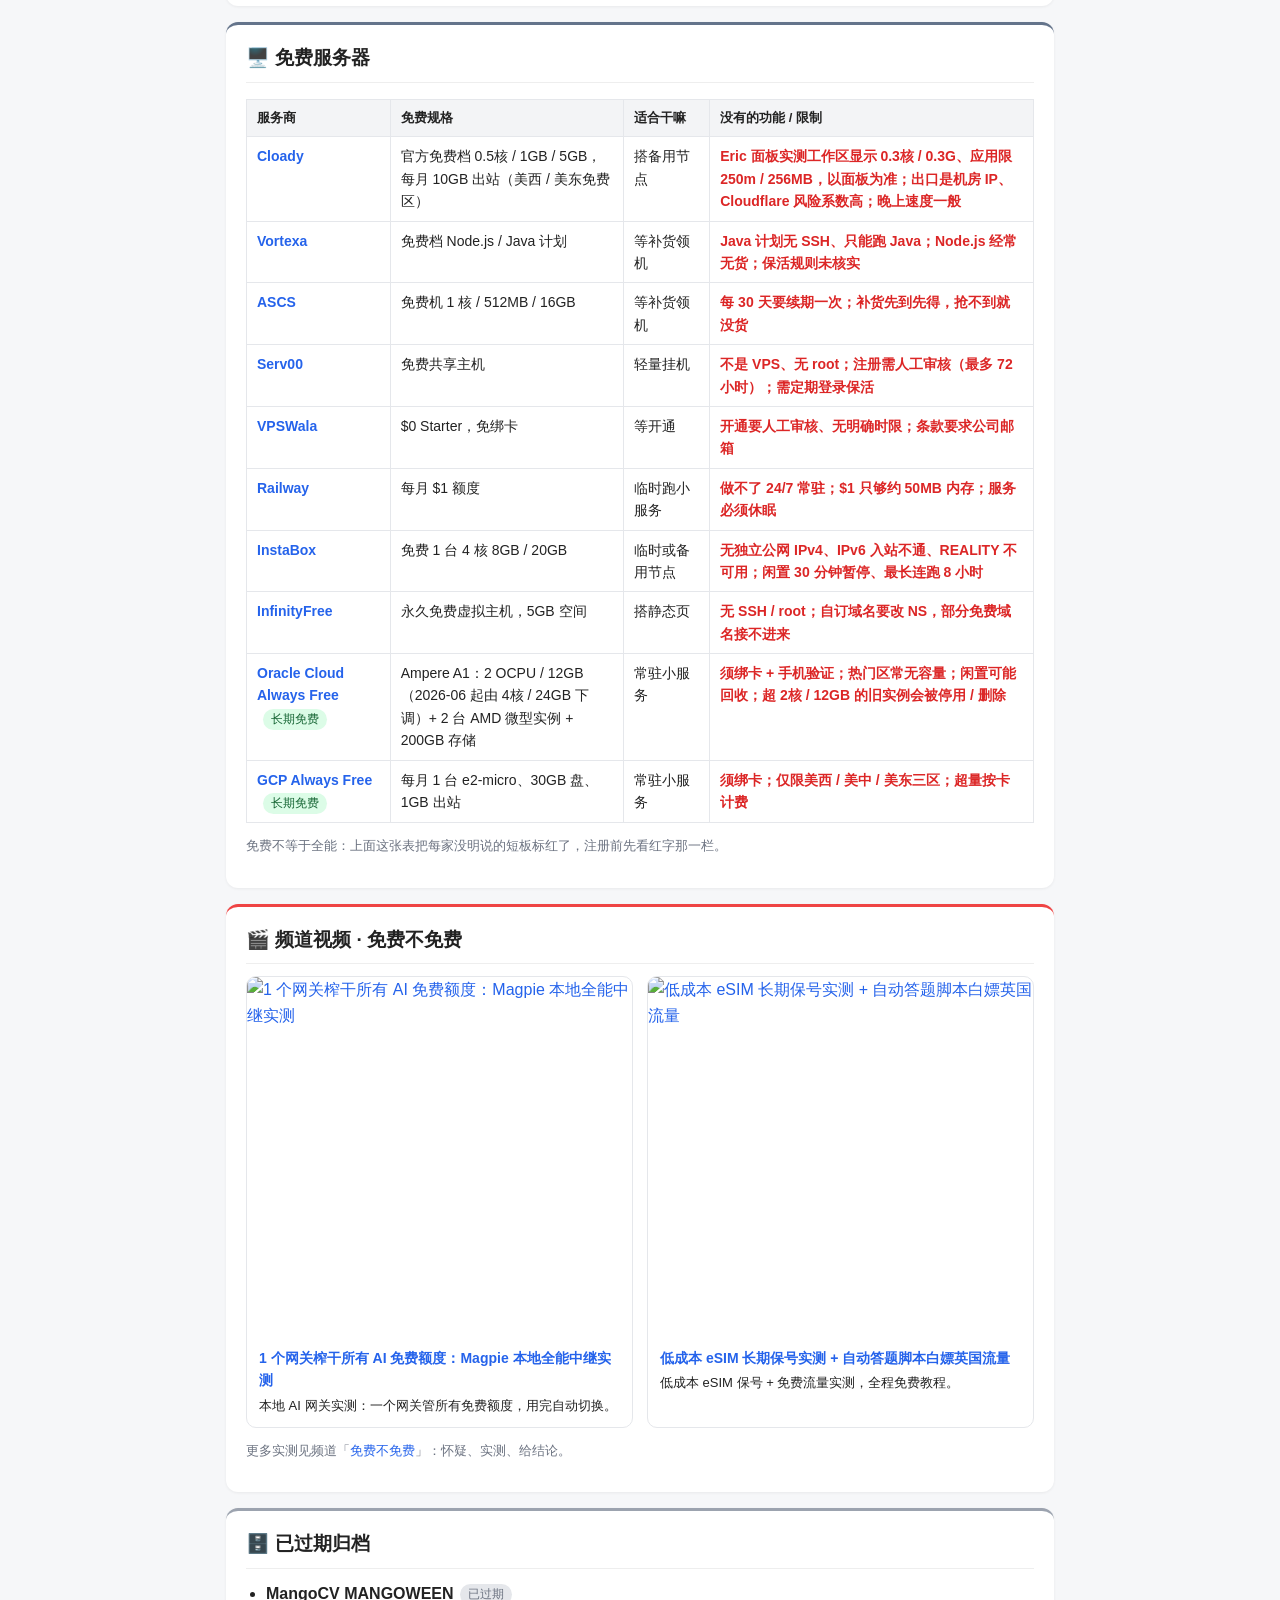
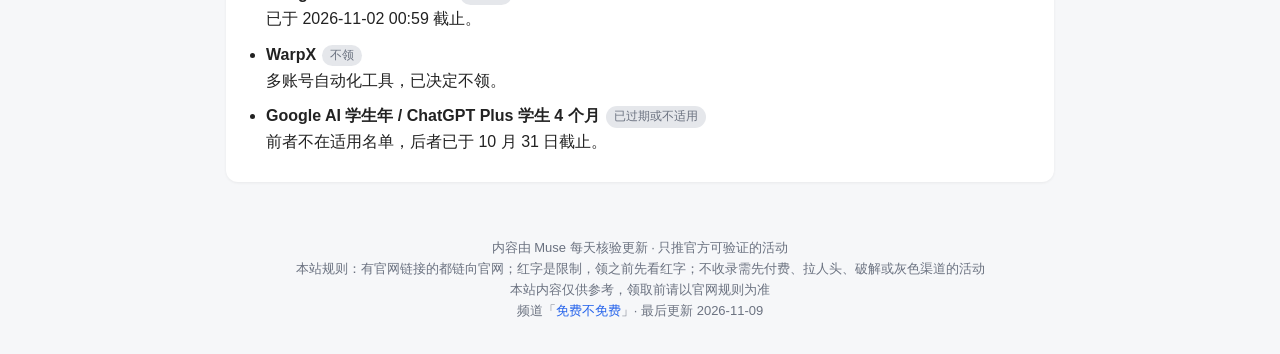
==== commit 17bd25ad: "x-hot-hourly 17:00 snapshot" ====
--- a/index.template.html
+++ b/index.template.html
@@ -19,6 +19,7 @@
 <link rel="canonical" href="https://freenofree.ct.ws/">
 <link rel="icon" href="data:image/svg+xml,%3Csvg xmlns='http://www.w3.org/2000/svg' viewBox='0 0 100 100'%3E%3Ctext y='.9em' font-size='90'%3E%E7%BE%8A%3C/text%3E%3C/svg%3E">
 <meta name="theme-color" content="#111827">
+<script>(function(){try{var s=localStorage.getItem('theme');var t=(s==='light'||s==='dark')?s:(window.matchMedia&&window.matchMedia('(prefers-color-scheme: dark)').matches?'dark':'light');document.documentElement.setAttribute('data-theme',t);var m=document.querySelector('meta[name="theme-color"]');if(m)m.setAttribute('content',t==='dark'?'#0f172a':'#111827');}catch(e){}})();</script>
 <link rel="alternate" type="application/rss+xml" title="薅羊毛情报站 — 最新科技新闻" href="feed.xml">
 <link rel="preconnect" href="https://i.ytimg.com">
 <script type="application/ld+json">{"@context":"https://schema.org","@type":"WebSite","name":"薅羊毛情报站","url":"https://freenofree.ct.ws/","inLanguage":"zh-CN","description":"只收录官方可验证的免费羊毛：免费 Pro、免费域名、AI 免费额度、大云试用金、免费 eSIM、学生福利、免费服务器，每天核验更新。","dateModified":"2026-11-09"}</script>
@@ -34,8 +35,9 @@
   <a class="btn-channel" href="https://www.youtube.com/@freeis.notfree" target="_blank" rel="noopener">▶ 去频道看看 · 免费不免费</a>
 </header>
 <nav>
-  <a href="#news">新闻</a><a href="#xnews">X 新闻</a><a href="#xwool">X 羊毛</a><a href="#pro">Pro 活动</a><a href="#domain">免费域名</a><a href="#ai">AI 额度</a><a href="#cloud">大云试用</a><a href="#esim">eSIM</a><a href="#student">学生福利</a><a href="#server">服务器</a><a href="#videos">视频</a><a href="#archive">归档</a>
+  <a href="#news">新闻</a><a href="#xnews">X 新闻</a><a href="#xwool">X 羊毛</a><a href="#pro">Pro 活动</a><a href="#domain">免费域名</a><a href="#ai">AI 额度</a><a href="#cloud">大云试用</a><a href="#esim">eSIM</a><a href="#student">学生福利</a><a href="#server">服务器</a><a href="#videos">视频</a><a href="#archive">归档</a><button id="theme-toggle" class="theme-toggle" type="button" aria-pressed="false" aria-label="切换到夜间模式"><svg class="icon-moon" viewBox="0 0 24 24" aria-hidden="true"><path d="M21 12.79A9 9 0 1 1 11.21 3 7 7 0 0 0 21 12.79z" fill="none" stroke="currentColor" stroke-width="2" stroke-linejoin="round"/></svg><svg class="icon-sun" viewBox="0 0 24 24" aria-hidden="true"><circle cx="12" cy="12" r="4" fill="none" stroke="currentColor" stroke-width="2"/><path d="M12 2v2M12 20v2M4.93 4.93l1.41 1.41M17.66 17.66l1.41 1.41M2 12h2M20 12h2M6.34 17.66l-1.41 1.41M19.07 4.93l-1.41 1.41" fill="none" stroke="currentColor" stroke-width="2" stroke-linecap="round"/></svg><span class="label-light">夜间模式</span><span class="label-dark">日间模式</span></button>
 </nav>
+<noscript><style>#theme-toggle{display:none}</style></noscript>
 <main>
 
 <div class="stats">
--- a/style.css
+++ b/style.css
@@ -1,18 +1,36 @@
 * { box-sizing: border-box; }
+  /* 主题变量：浅色默认；html[data-theme="dark"] 切深色；无 data-theme 时跟随系统（见文末 media query） */
+  :root {
+    --bg: #f6f7f9; --fg: #222; --surface: #fff; --surface-2: #f3f4f6;
+    --border: #e5e7eb; --border-soft: #eee; --muted: #6b7280; --muted-2: #4b5563;
+    --link: #2563eb; --head-bg: #111827; --head-fg: #fff; --head-sub: #cbd5e1;
+    --nav-bg: #1f2937; --nav-fg: #d1d5db; --hover: #f9fafb; --news-title: #111827; --x-note: #666;
+  }
+  html[data-theme="dark"] {
+    --bg: #0f172a; --fg: #e2e8f0; --surface: #1e293b; --surface-2: #334155;
+    --border: #334155; --border-soft: #334155; --muted: #94a3b8; --muted-2: #cbd5e1;
+    --link: #93c5fd; --head-bg: #111827; --head-fg: #fff; --head-sub: #cbd5e1;
+    --nav-bg: #1f2937; --nav-fg: #d1d5db; --hover: #273449; --news-title: #f1f5f9; --x-note: #94a3b8;
+  }
   html { scroll-padding-top: 56px; scroll-behavior: smooth; }
   section { scroll-margin-top: 56px; }
   @media (prefers-reduced-motion: reduce) { html { scroll-behavior: auto; } * { transition: none !important; } }
   a:focus-visible, button:focus-visible, input:focus-visible, .stat:focus-visible { outline: 2px solid #2563eb; outline-offset: 2px; }
-  body { font-family: -apple-system, "PingFang SC", "Microsoft YaHei", "Noto Sans SC", sans-serif; margin: 0; background: #f6f7f9; color: #222; line-height: 1.6; }
-  header { background: #111827; color: #fff; padding: 36px 20px 28px; text-align: center; }
+  body { font-family: -apple-system, "PingFang SC", "Microsoft YaHei", "Noto Sans SC", sans-serif; margin: 0; background: var(--bg); color: var(--fg); line-height: 1.6; }
+  header { background: var(--head-bg); color: var(--head-fg); padding: 36px 20px 28px; text-align: center; }
   header h1 { margin: 0 0 8px; font-size: 28px; }
-  header p { margin: 4px 0; color: #cbd5e1; font-size: 14px; }
-  nav { background: #1f2937; padding: 10px 16px; text-align: center; position: sticky; top: 0; z-index: 10; }
-  nav a { color: #d1d5db; font-size: 13px; margin: 0 8px; white-space: nowrap; }
+  header p { margin: 4px 0; color: var(--head-sub); font-size: 14px; }
+  nav { background: var(--nav-bg); padding: 10px 16px; text-align: center; position: sticky; top: 0; z-index: 10; }
+  nav a { color: var(--nav-fg); font-size: 13px; margin: 0 8px; white-space: nowrap; }
   nav a:hover { color: #fff; }
+  .theme-toggle { display: inline-flex; align-items: center; gap: 5px; border: 1px solid #4b5563; background: transparent; color: var(--nav-fg); border-radius: 999px; padding: 3px 12px; font-size: 13px; cursor: pointer; margin-left: 8px; vertical-align: middle; font-family: inherit; }
+  .theme-toggle:hover { color: #fff; border-color: #9ca3af; }
+  .theme-toggle svg { width: 14px; height: 14px; flex: none; }
+  html[data-theme="dark"] .theme-toggle .icon-moon, html[data-theme="dark"] .theme-toggle .label-light { display: none; }
+  html:not([data-theme="dark"]) .theme-toggle .icon-sun, html:not([data-theme="dark"]) .theme-toggle .label-dark { display: none; }
   main { max-width: 860px; margin: 0 auto; padding: 20px 16px 40px; }
-  section { background: #fff; border-radius: 12px; padding: 18px 20px; margin-bottom: 16px; box-shadow: 0 1px 3px rgba(0,0,0,.06); }
-  h2 { margin: 0 0 12px; font-size: 19px; border-bottom: 1px solid #eee; padding-bottom: 8px; }
+  section { background: var(--surface); border-radius: 12px; padding: 18px 20px; margin-bottom: 16px; box-shadow: 0 1px 3px rgba(0,0,0,.06); }
+  h2 { margin: 0 0 12px; font-size: 19px; border-bottom: 1px solid var(--border-soft); padding-bottom: 8px; }
   ul { margin: 0; padding-left: 20px; }
   li { margin-bottom: 10px; }
   .tag { display: inline-block; font-size: 12px; border-radius: 20px; padding: 1px 8px; margin-left: 6px; vertical-align: middle; }
@@ -23,71 +41,67 @@
   .limit { background: #ffedd5; color: #9a3412; }
   .tw { overflow-x: auto; }
   table { width: 100%; border-collapse: collapse; font-size: 14px; margin-top: 4px; }
-  th, td { border: 1px solid #e5e7eb; padding: 8px 10px; text-align: left; vertical-align: top; }
-  th { background: #f3f4f6; font-size: 13px; white-space: nowrap; }
+  th, td { border: 1px solid var(--border); padding: 8px 10px; text-align: left; vertical-align: top; }
+  th { background: var(--surface-2); font-size: 13px; white-space: nowrap; }
   td .bad { color: #dc2626; font-weight: 600; }
-  .note { font-size: 13px; color: #6b7280; }
-  a { color: #2563eb; text-decoration: none; }
+  .note { font-size: 13px; color: var(--muted); }
+  a { color: var(--link); text-decoration: none; }
   a:hover { text-decoration: underline; }
   .videos { display: grid; grid-template-columns: 1fr 1fr; gap: 14px; }
-  .video-card { border: 1px solid #e5e7eb; border-radius: 10px; overflow: hidden; }
+  .video-card { border: 1px solid var(--border); border-radius: 10px; overflow: hidden; }
   .video-card img { width: 100%; display: block; aspect-ratio: 16 / 9; object-fit: cover; }
   .video-card div { padding: 10px 12px; font-size: 13px; }
   .video-card strong { font-size: 14px; display: block; margin-bottom: 4px; }
   @media (max-width: 600px) { .videos { grid-template-columns: 1fr; } }
-  footer { text-align: center; color: #6b7280; font-size: 13px; padding: 0 16px 32px; }
+  footer { text-align: center; color: var(--muted); font-size: 13px; padding: 0 16px 32px; }
   nav { overflow-x: auto; white-space: nowrap; scrollbar-width: none; -webkit-mask-image: linear-gradient(90deg, #000 92%, transparent); mask-image: linear-gradient(90deg, #000 92%, transparent); }
   nav::-webkit-scrollbar { display: none; }
   .hero-sub { max-width: 640px; margin: 8px auto 0; }
   .btn-channel { display: inline-block; background: #ef4444; color: #fff; padding: 8px 20px; border-radius: 20px; font-size: 14px; margin-top: 12px; font-weight: 600; }
   .btn-channel:hover { text-decoration: none; background: #dc2626; color: #fff; }
   .stats { display: grid; grid-template-columns: repeat(auto-fit, minmax(120px, 1fr)); gap: 10px; margin-bottom: 16px; }
-  .stat { background: #fff; border-radius: 12px; padding: 14px 10px 12px; text-align: center; box-shadow: 0 1px 3px rgba(0,0,0,.06); border-top: 3px solid var(--c, #64748b); display: block; color: #222; transition: transform .15s, box-shadow .15s; }
+  .stat { background: var(--surface); border-radius: 12px; padding: 14px 10px 12px; text-align: center; box-shadow: 0 1px 3px rgba(0,0,0,.06); border-top: 3px solid var(--c, #64748b); display: block; color: var(--fg); transition: transform .15s, box-shadow .15s; }
   .stat:hover { transform: translateY(-2px); box-shadow: 0 4px 12px rgba(0,0,0,.10); text-decoration: none; }
   .stat b { font-size: 26px; display: block; line-height: 1.2; }
-  .stat span { font-size: 12px; color: #6b7280; }
-  .stat.total { background: #111827; color: #fff; border-top-color: #f59e0b; }
-  .stat.total span { color: #cbd5e1; }
+  .stat span { font-size: 12px; color: var(--muted); }
+  .stat.total { background: var(--head-bg); color: var(--head-fg); border-top-color: #f59e0b; }
+  .stat.total span { color: var(--head-sub); }
   .search-wrap { margin-bottom: 16px; }
-  .search-wrap input { width: 100%; padding: 11px 14px; border: 1px solid #e5e7eb; border-radius: 10px; font-size: 15px; background: #fff; }
+  .search-wrap input { width: 100%; padding: 11px 14px; border: 1px solid var(--border); border-radius: 10px; font-size: 15px; background: var(--surface); color: var(--fg); }
   .search-wrap input:focus { outline: none; border-color: #2563eb; }
   section { border-top: 3px solid var(--c, #e5e7eb); transition: box-shadow .15s; }
   section:hover { box-shadow: 0 4px 14px rgba(0,0,0,.08); }
   .cat-pro { --c: #f59e0b; } .cat-domain { --c: #3b82f6; } .cat-ai { --c: #8b5cf6; } .cat-cloud { --c: #0ea5e9; } .cat-esim { --c: #22c55e; } .cat-student { --c: #ec4899; } .cat-server { --c: #64748b; } .cat-videos { --c: #ef4444; } .cat-archive { --c: #9ca3af; }
-  tr:hover { background: #f9fafb; }
-  #noresult { display: none; text-align: center; color: #6b7280; padding: 24px; background: #fff; border-radius: 12px; }
+  tr:hover { background: var(--hover); }
+  #noresult { display: none; text-align: center; color: var(--muted); padding: 24px; background: var(--surface); border-radius: 12px; }
   .cat-news { --c: #14b8a6; }
   .cat-xnews { --c: #1d9bf0; } .cat-xwool { --c: #1d9bf0; }
   .x-tags { display: flex; flex-wrap: wrap; gap: 6px; align-items: center; margin: 8px 0 12px; }
-  .x-tags button { border: 1px solid #1d9bf0; background: #fff; color: #1d9bf0; border-radius: 999px; padding: 3px 12px; font-size: 13px; cursor: pointer; }
+  .x-tags button { border: 1px solid #1d9bf0; background: var(--surface); color: #1d9bf0; border-radius: 999px; padding: 3px 12px; font-size: 13px; cursor: pointer; }
   .x-tags button.on { background: #1d9bf0; color: #fff; }
-  .x-tags-note { font-size: 12px; color: #666; }
-  .news-updated { font-size: 12px; color: #6b7280; margin: 0 0 4px; }
-  .news-item { border-bottom: 1px solid #f0f0f0; padding: 10px 0; }
+  .x-tags-note { font-size: 12px; color: var(--x-note); }
+  .news-updated { font-size: 12px; color: var(--muted); margin: 0 0 4px; }
+  .news-item { border-bottom: 1px solid var(--border); padding: 10px 0; }
   .news-item:last-child { border-bottom: none; }
   .news-bi { display: grid; grid-template-columns: 1fr 1fr; gap: 2px 16px; }
   .news-en { font-weight: 600; }
-  .news-en a { color: #111827; }
-  .news-zh { color: #4b5563; }
-  .news-meta { font-size: 12px; color: #6b7280; margin-top: 4px; }
+  .news-en a { color: var(--news-title); }
+  .news-zh { color: var(--muted-2); }
+  .news-meta { font-size: 12px; color: var(--muted); margin-top: 4px; }
   .visually-hidden { position: absolute; width: 1px; height: 1px; overflow: hidden; clip: rect(0 0 0 0); white-space: nowrap; }
   @media (max-width: 600px) {
     .stats { grid-template-columns: repeat(3, 1fr); }
     .stat { padding: 10px 6px 9px; }
     .stat b { font-size: 20px; }
   }
+  /* 未手动选过（无 data-theme）时跟随系统；一旦 head 内联脚本或手动选择写了 data-theme，就以它为准 */
   @media (prefers-color-scheme: dark) {
-    body { background: #0f172a; color: #e2e8f0; }
-    section, .stat, .search-wrap input, #noresult { background: #1e293b; color: #e2e8f0; border-color: #334155; }
-    th { background: #334155; color: #e2e8f0; }
-    th, td { border-color: #334155; }
-    tr:hover { background: #273449; }
-    h2 { border-bottom-color: #334155; }
-    .news-en a { color: #f1f5f9; }
-    .news-zh { color: #cbd5e1; }
-    .note, .stat span, .news-meta, .news-updated, footer { color: #94a3b8; }
-    .x-tags button { background: #1e293b; }
-    .video-card { border-color: #334155; }
+    html:not([data-theme]) {
+      --bg: #0f172a; --fg: #e2e8f0; --surface: #1e293b; --surface-2: #334155;
+      --border: #334155; --border-soft: #334155; --muted: #94a3b8; --muted-2: #cbd5e1;
+      --link: #93c5fd; --head-bg: #111827; --head-fg: #fff; --head-sub: #cbd5e1;
+      --nav-bg: #1f2937; --nav-fg: #d1d5db; --hover: #273449; --news-title: #f1f5f9; --x-note: #94a3b8;
+    }
   }
   @media (max-width: 600px) { .news-bi { grid-template-columns: 1fr; } }
   @media (max-width: 600px) {
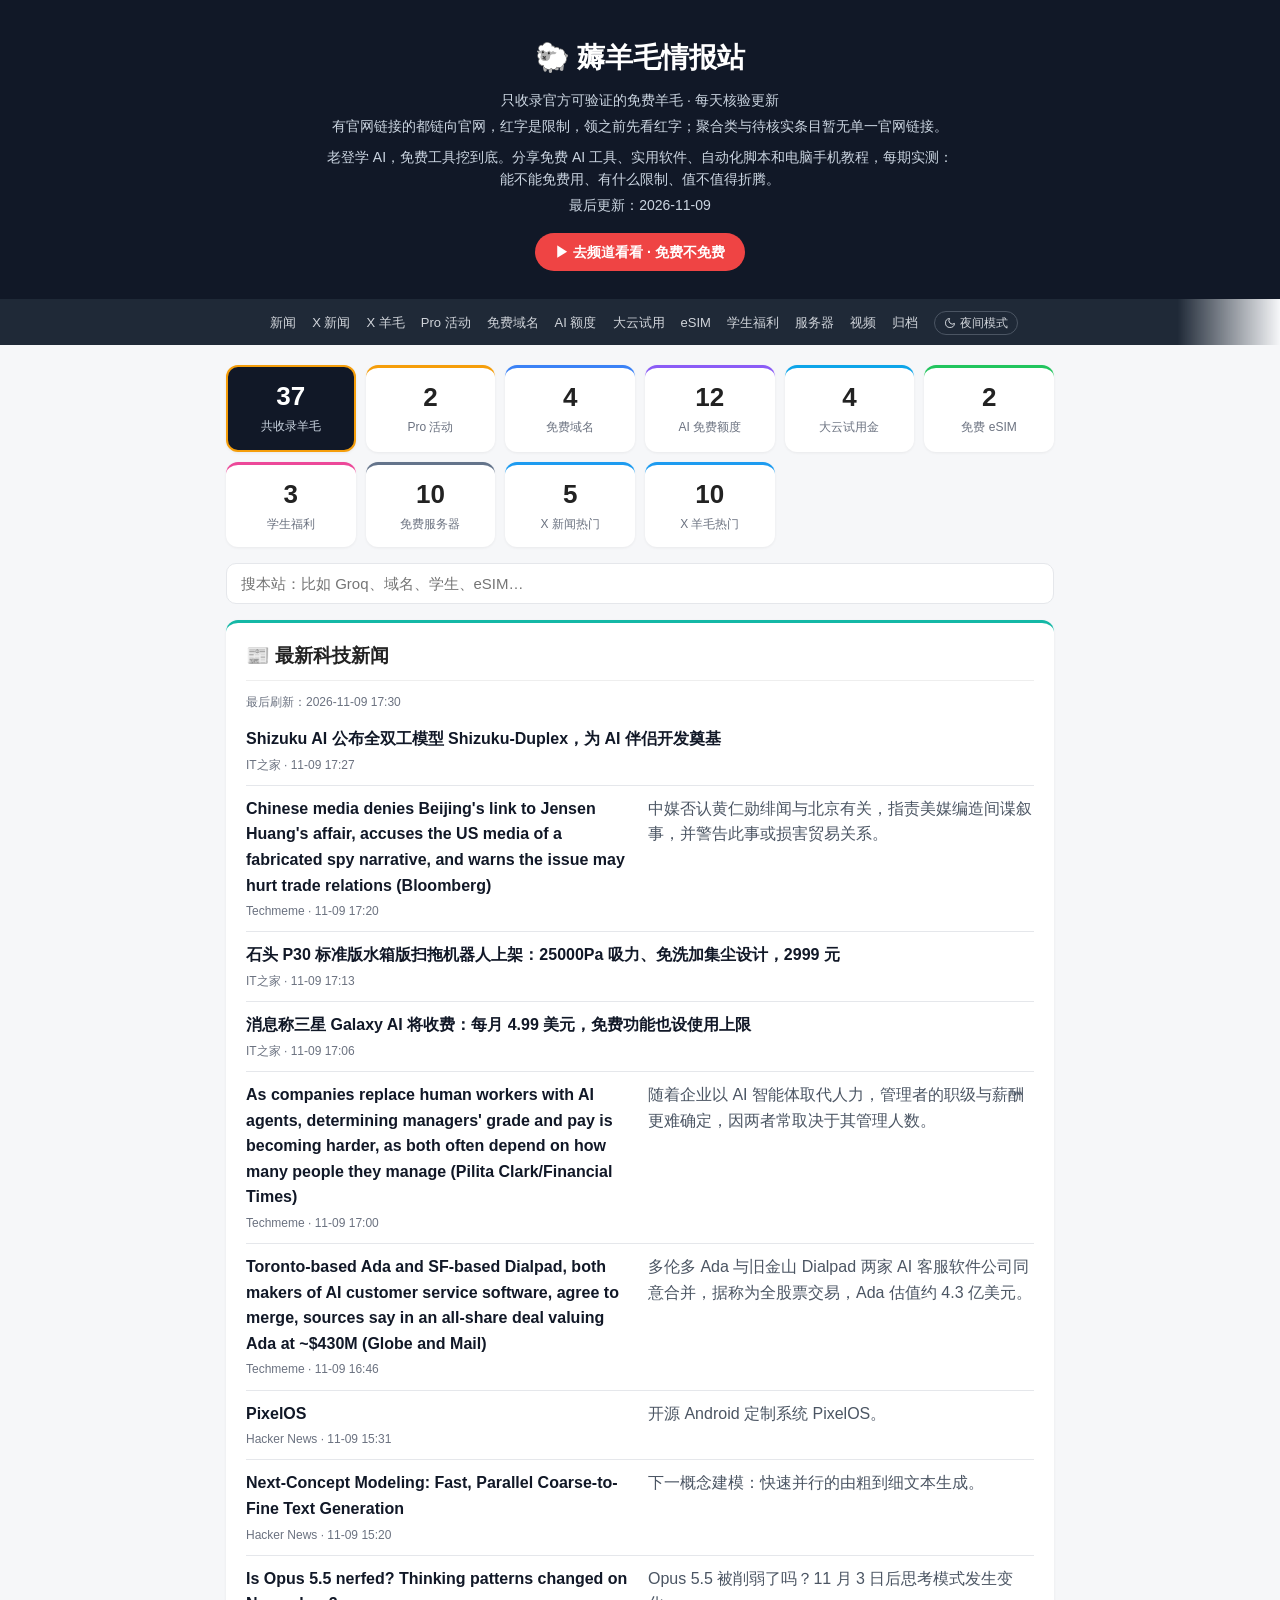
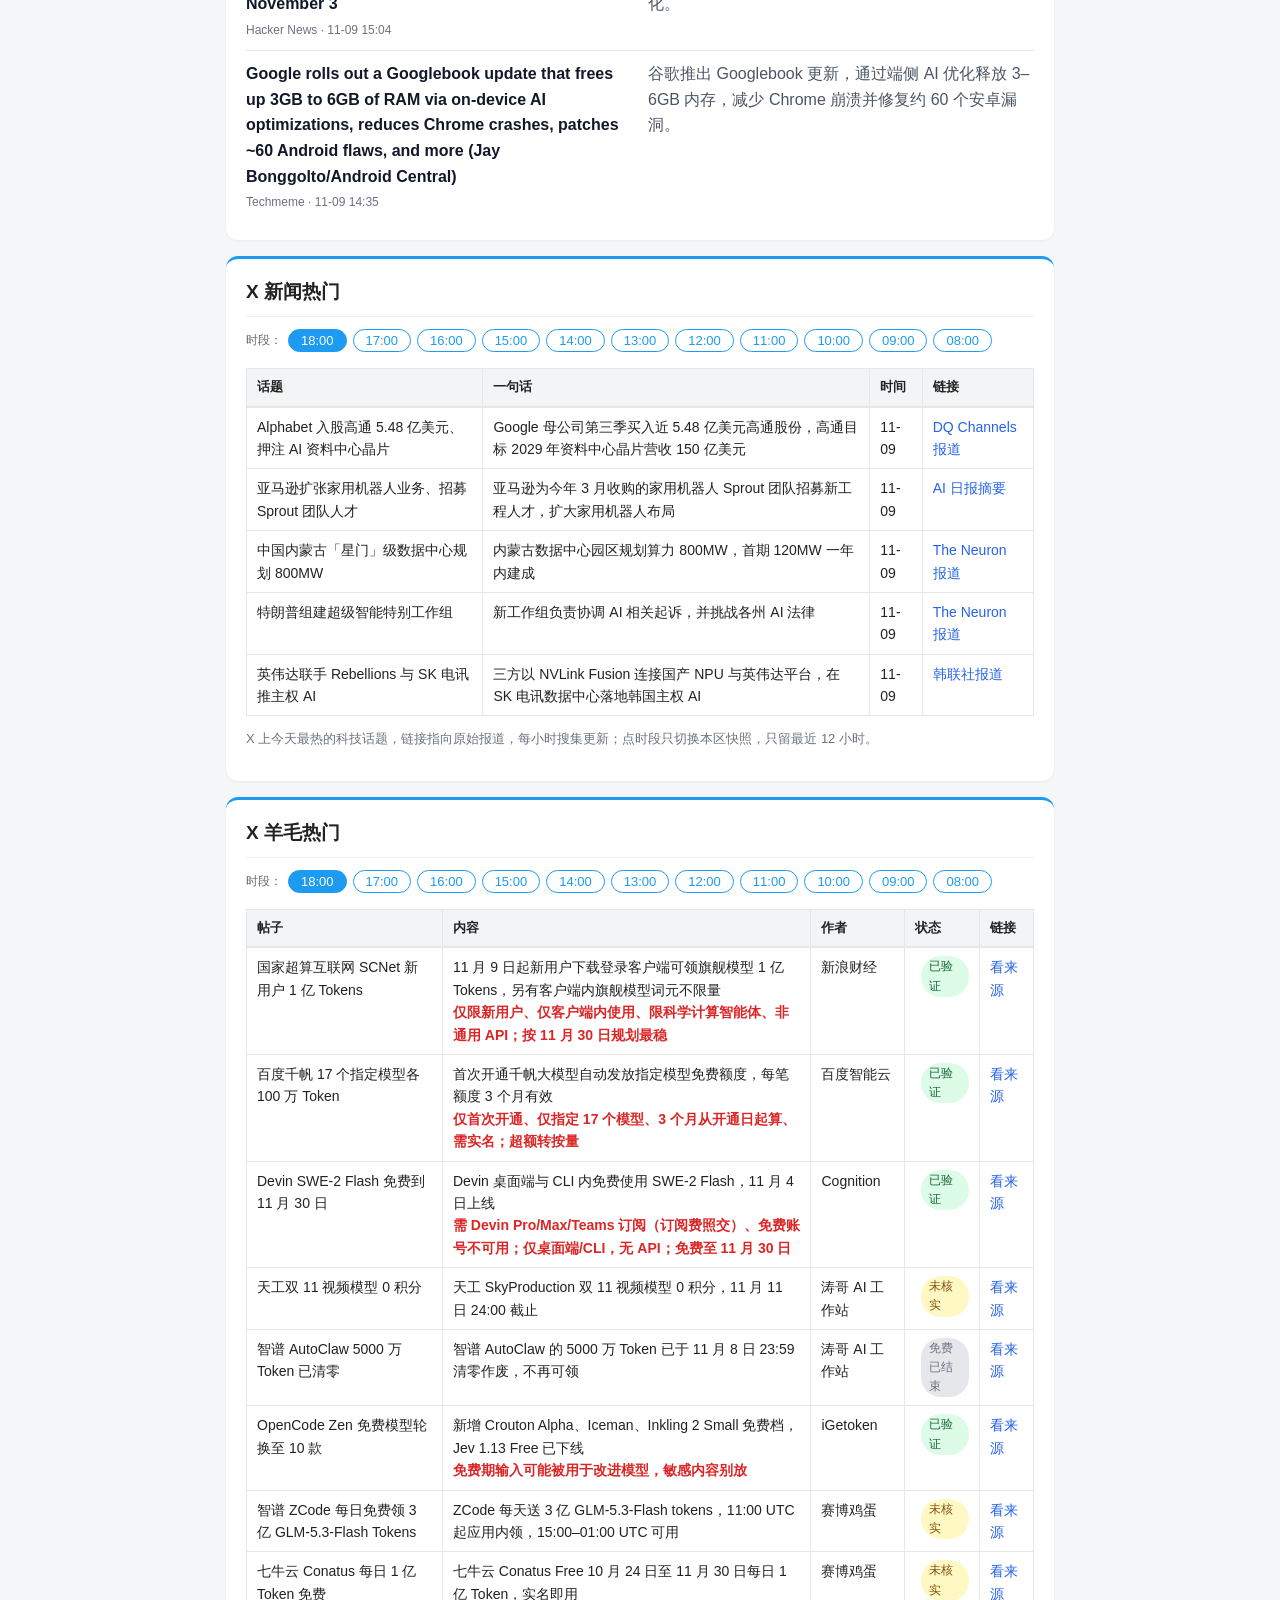
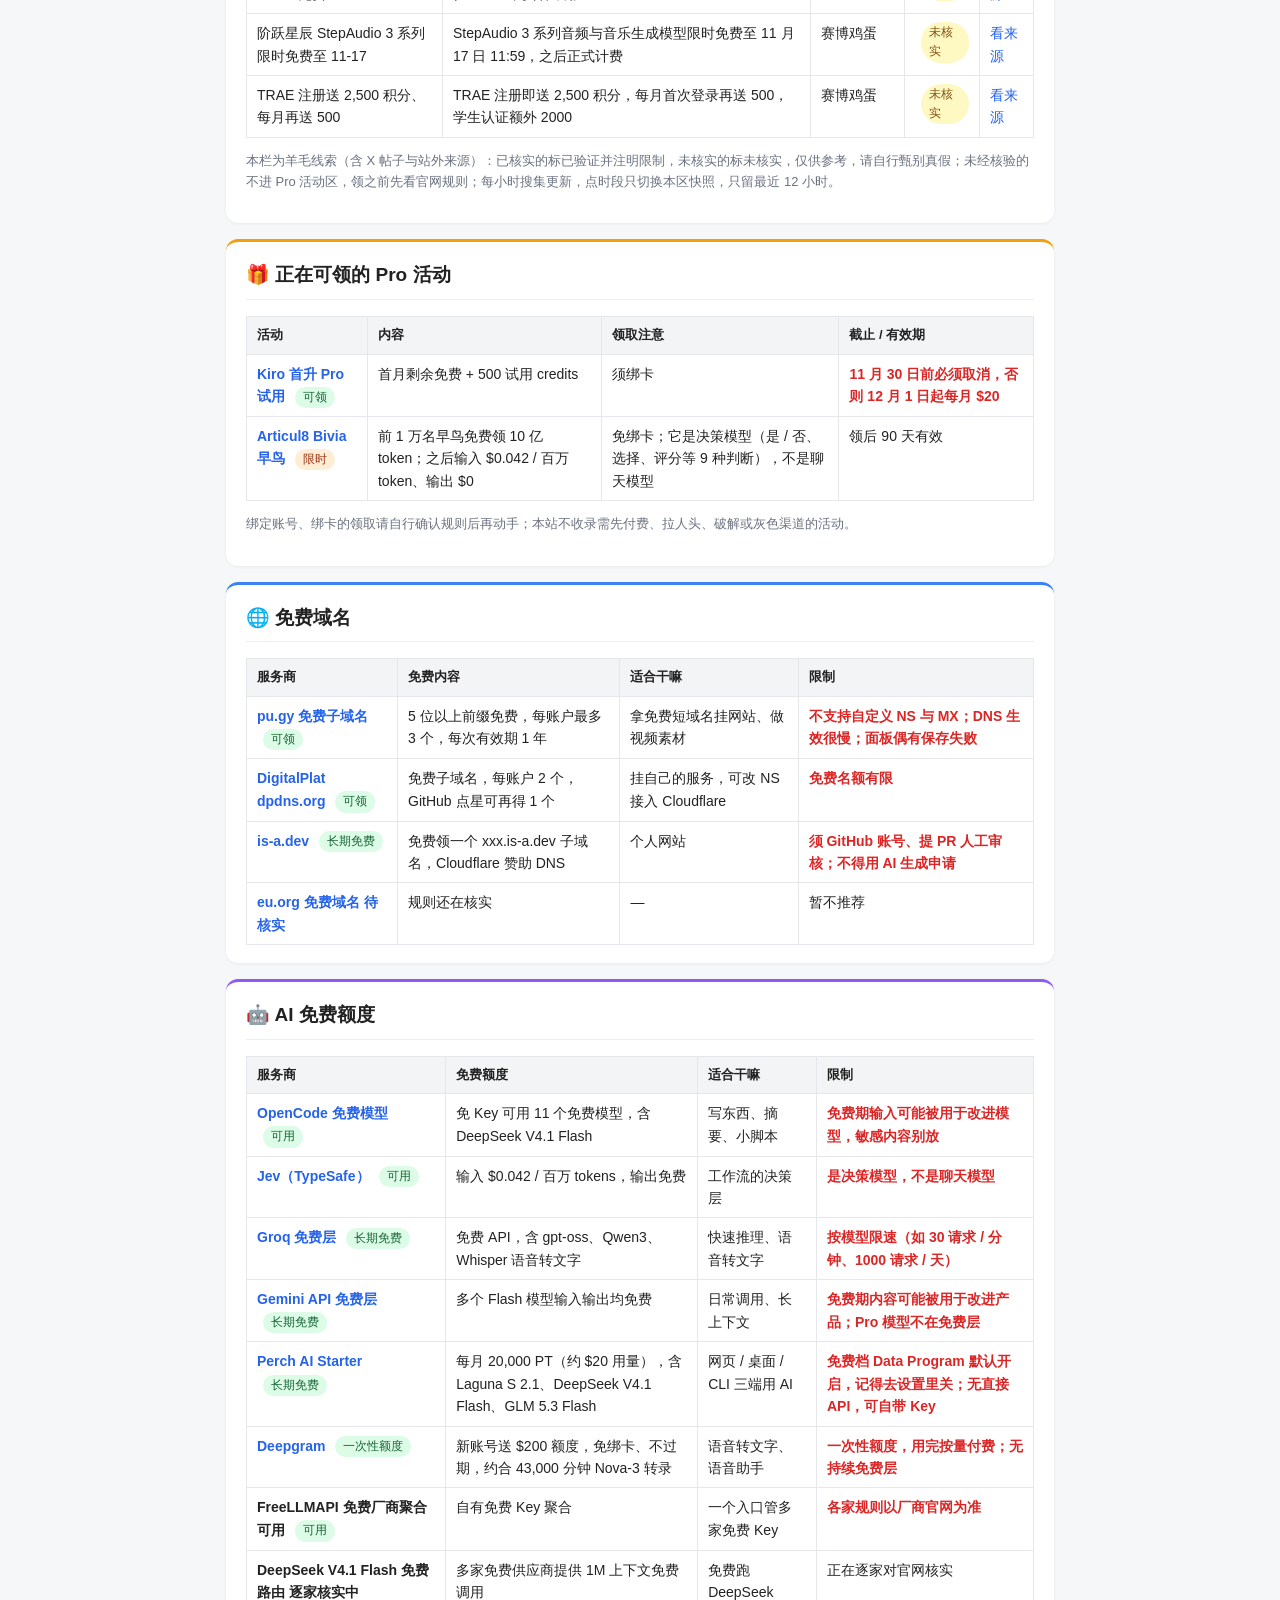
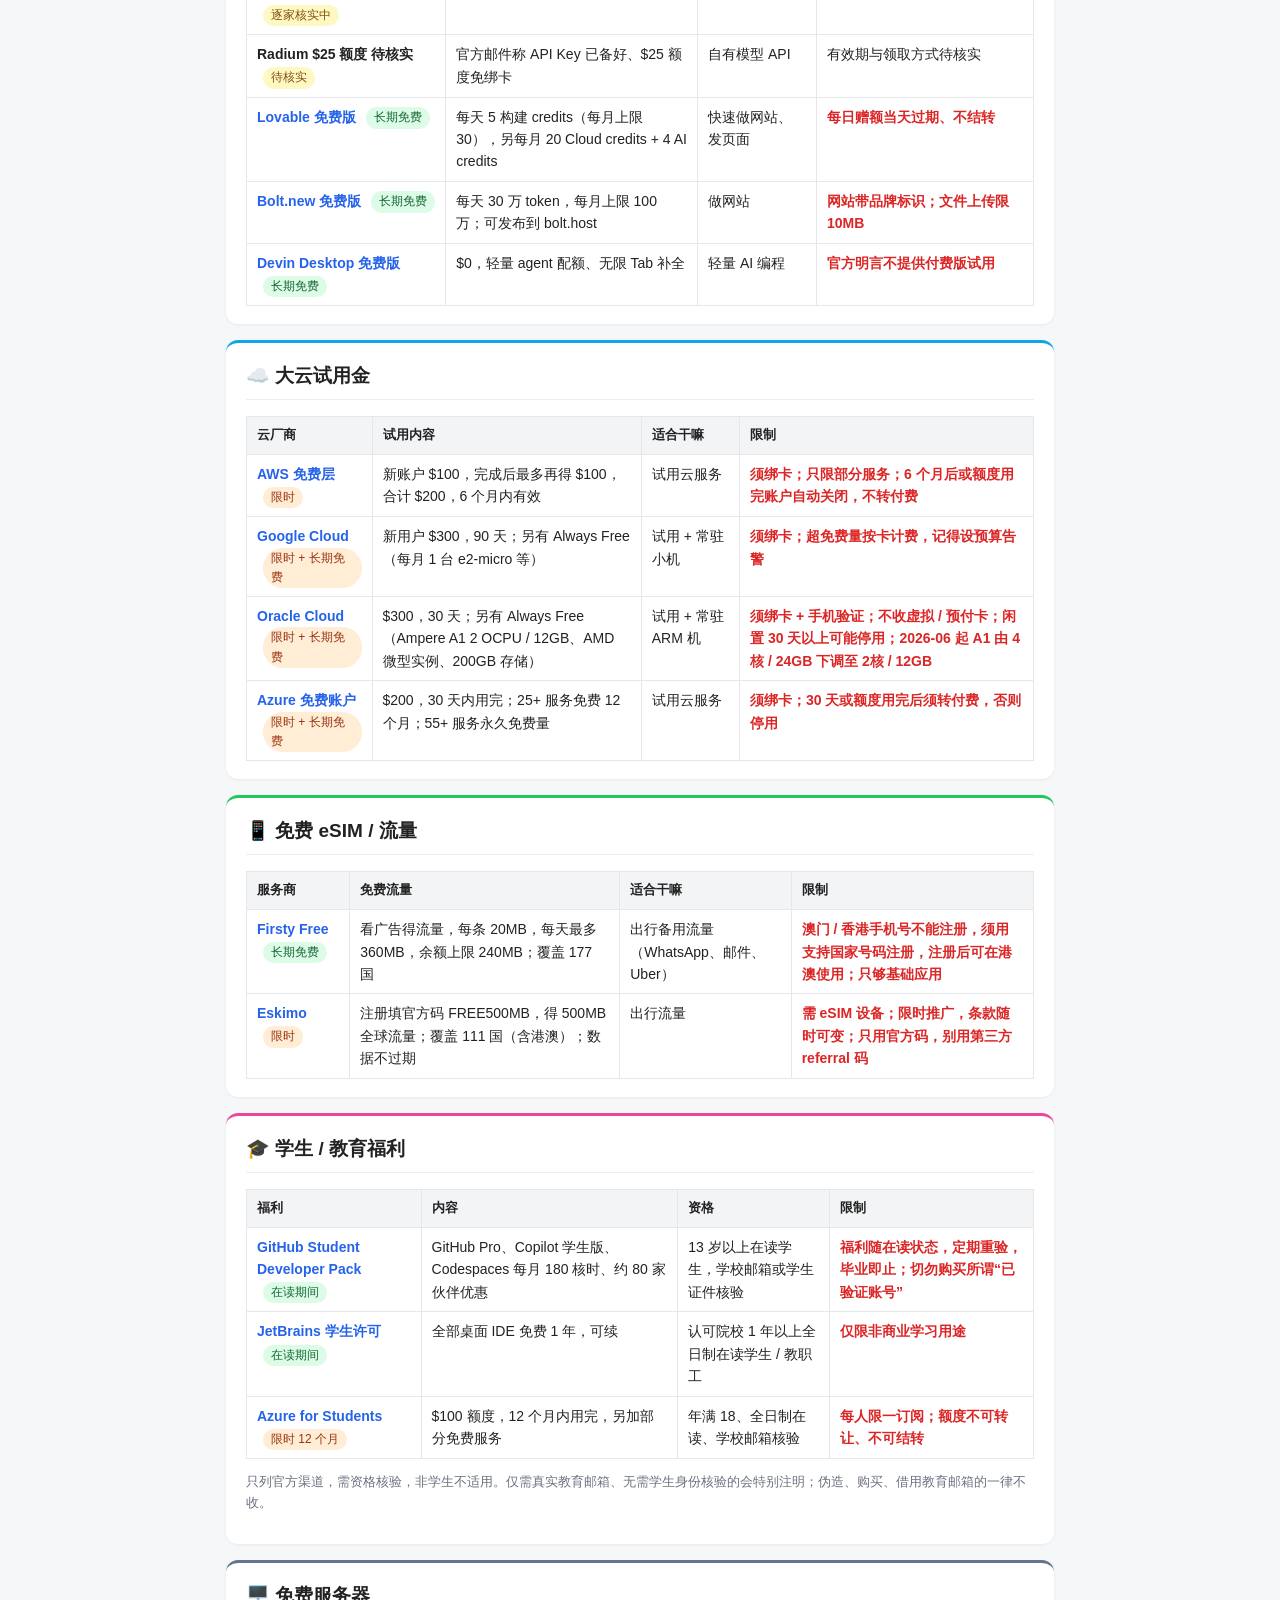
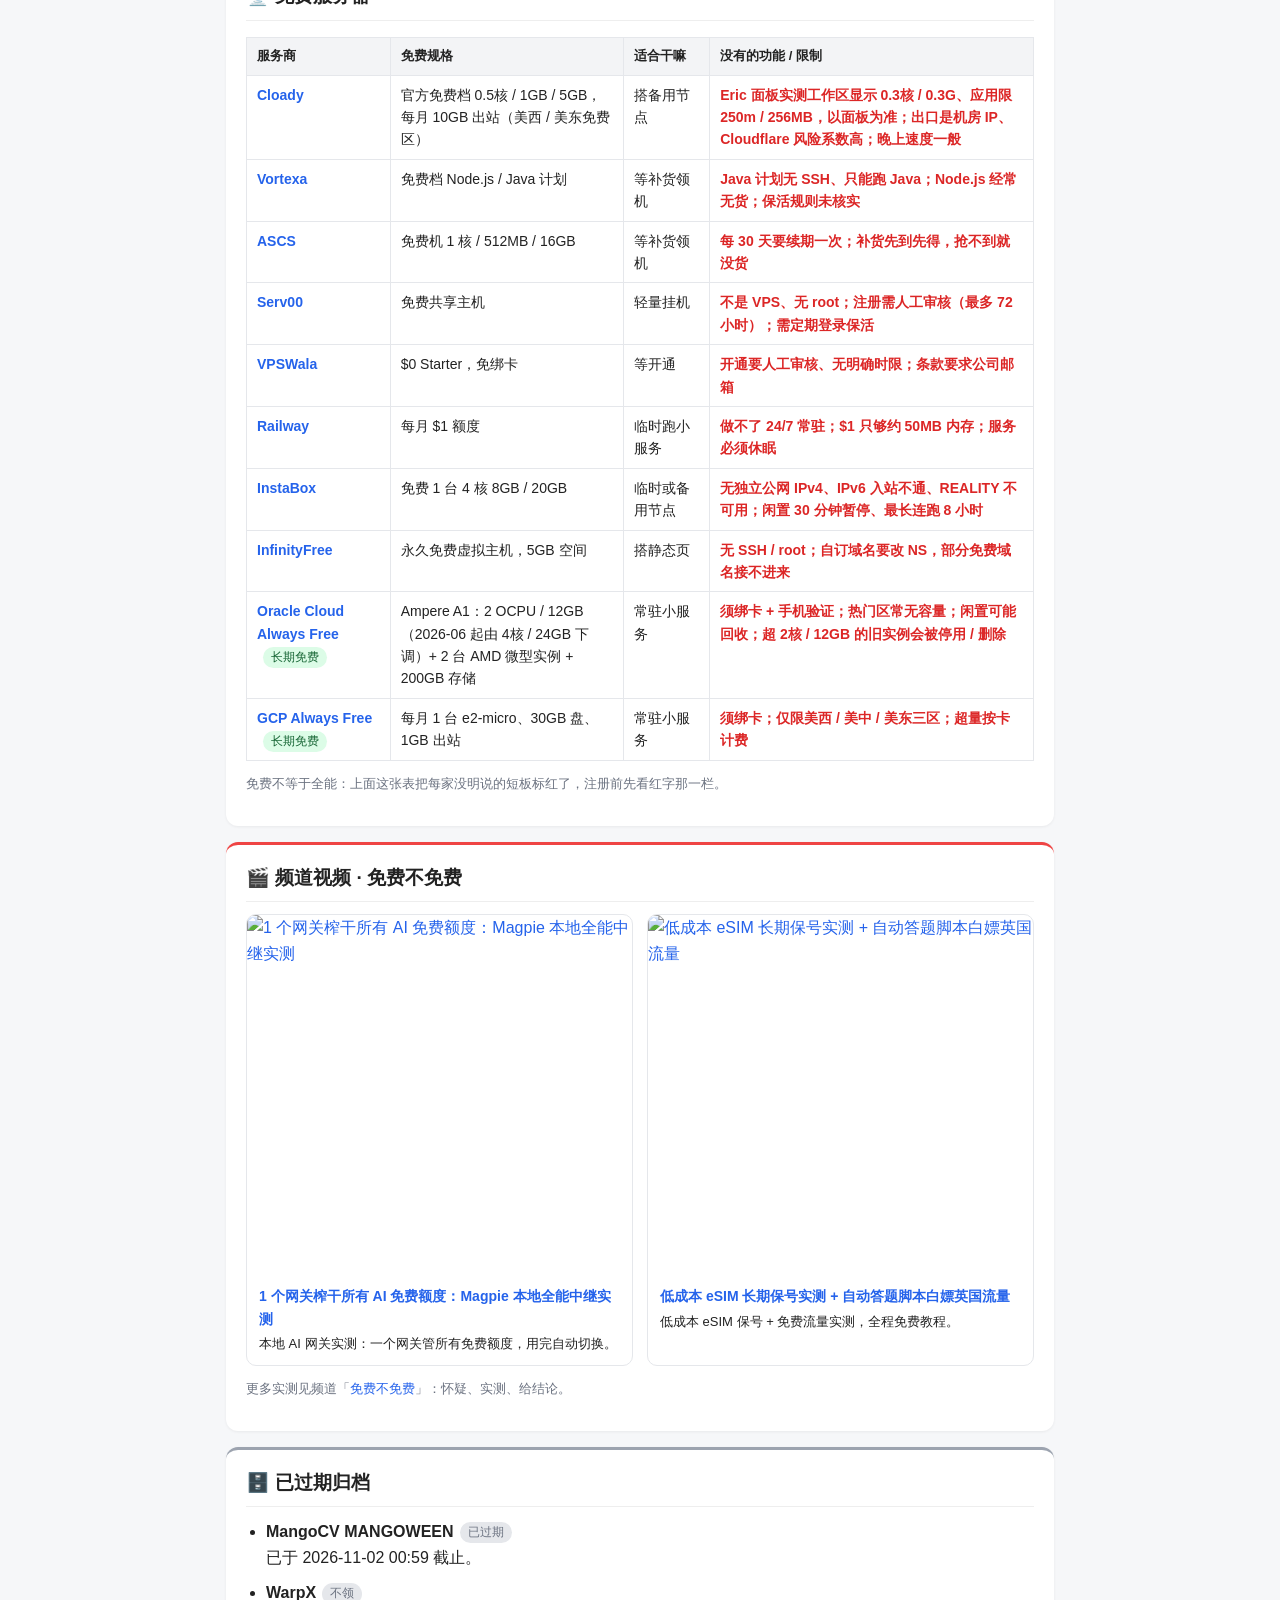
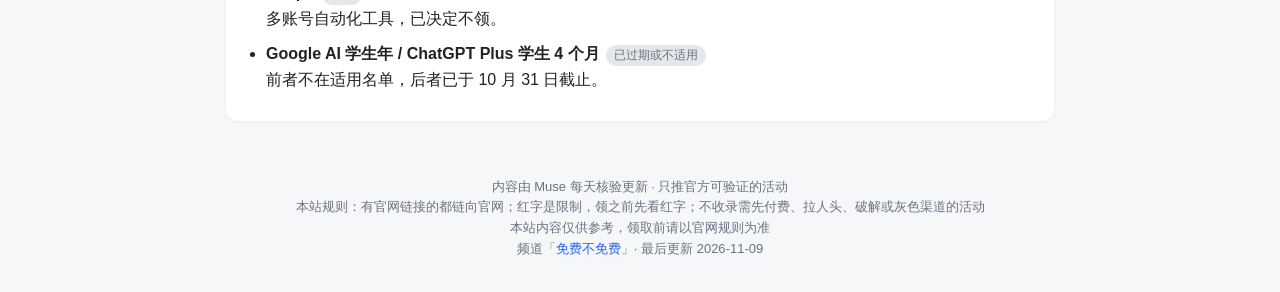
==== commit d6c2e29e: "X hourly snapshot 2026-11-09 18:00" ====
--- a/index.template.html
+++ b/index.template.html
@@ -23,7 +23,7 @@
 <link rel="alternate" type="application/rss+xml" title="薅羊毛情报站 — 最新科技新闻" href="feed.xml">
 <link rel="preconnect" href="https://i.ytimg.com">
 <script type="application/ld+json">{"@context":"https://schema.org","@type":"WebSite","name":"薅羊毛情报站","url":"https://freenofree.ct.ws/","inLanguage":"zh-CN","description":"只收录官方可验证的免费羊毛：免费 Pro、免费域名、AI 免费额度、大云试用金、免费 eSIM、学生福利、免费服务器，每天核验更新。","dateModified":"2026-11-09"}</script>
-<link rel="stylesheet" href="style.css?v=20261109">
+<link rel="stylesheet" href="style.css?v=STYLEV">
 </head>
 <body>
 <header>
--- a/style.css
+++ b/style.css
@@ -23,9 +23,9 @@
   nav { background: var(--nav-bg); padding: 10px 16px; text-align: center; position: sticky; top: 0; z-index: 10; }
   nav a { color: var(--nav-fg); font-size: 13px; margin: 0 8px; white-space: nowrap; }
   nav a:hover { color: #fff; }
-  .theme-toggle { display: inline-flex; align-items: center; gap: 5px; border: 1px solid #4b5563; background: transparent; color: var(--nav-fg); border-radius: 999px; padding: 3px 12px; font-size: 13px; cursor: pointer; margin-left: 8px; vertical-align: middle; font-family: inherit; }
+  .theme-toggle { display: inline-flex; align-items: center; gap: 4px; border: 1px solid #4b5563; background: transparent; color: var(--nav-fg); border-radius: 999px; padding: 2px 9px; font-size: 12px; line-height: 1.5; cursor: pointer; margin-left: 8px; vertical-align: middle; font-family: inherit; }
   .theme-toggle:hover { color: #fff; border-color: #9ca3af; }
-  .theme-toggle svg { width: 14px; height: 14px; flex: none; }
+  .theme-toggle svg { width: 12px; height: 12px; flex: none; }
   html[data-theme="dark"] .theme-toggle .icon-moon, html[data-theme="dark"] .theme-toggle .label-light { display: none; }
   html:not([data-theme="dark"]) .theme-toggle .icon-sun, html:not([data-theme="dark"]) .theme-toggle .label-dark { display: none; }
   main { max-width: 860px; margin: 0 auto; padding: 20px 16px 40px; }
@@ -64,7 +64,7 @@
   .stat:hover { transform: translateY(-2px); box-shadow: 0 4px 12px rgba(0,0,0,.10); text-decoration: none; }
   .stat b { font-size: 26px; display: block; line-height: 1.2; }
   .stat span { font-size: 12px; color: var(--muted); }
-  .stat.total { background: var(--head-bg); color: var(--head-fg); border-top-color: #f59e0b; }
+  .stat.total { background: var(--head-bg); color: var(--head-fg); border: 2px solid #f59e0b; }
   .stat.total span { color: var(--head-sub); }
   .search-wrap { margin-bottom: 16px; }
   .search-wrap input { width: 100%; padding: 11px 14px; border: 1px solid var(--border); border-radius: 10px; font-size: 15px; background: var(--surface); color: var(--fg); }
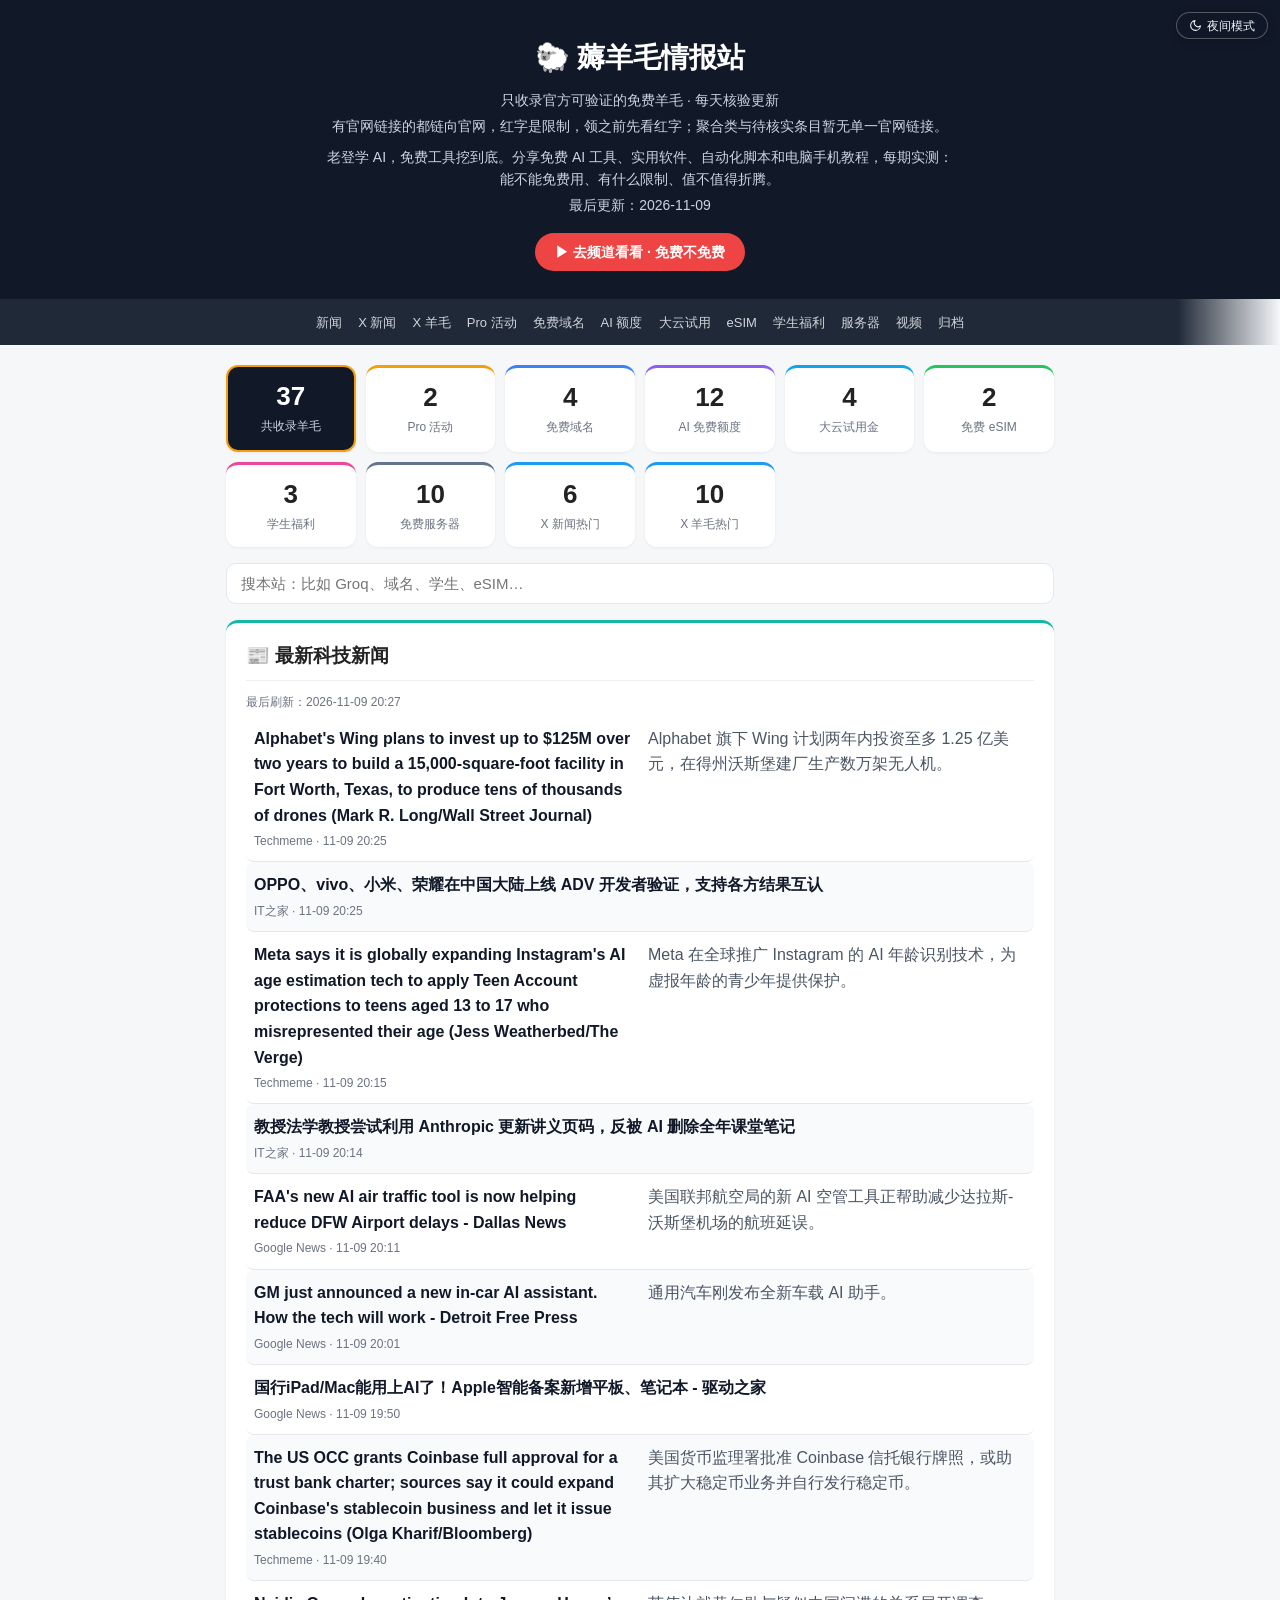
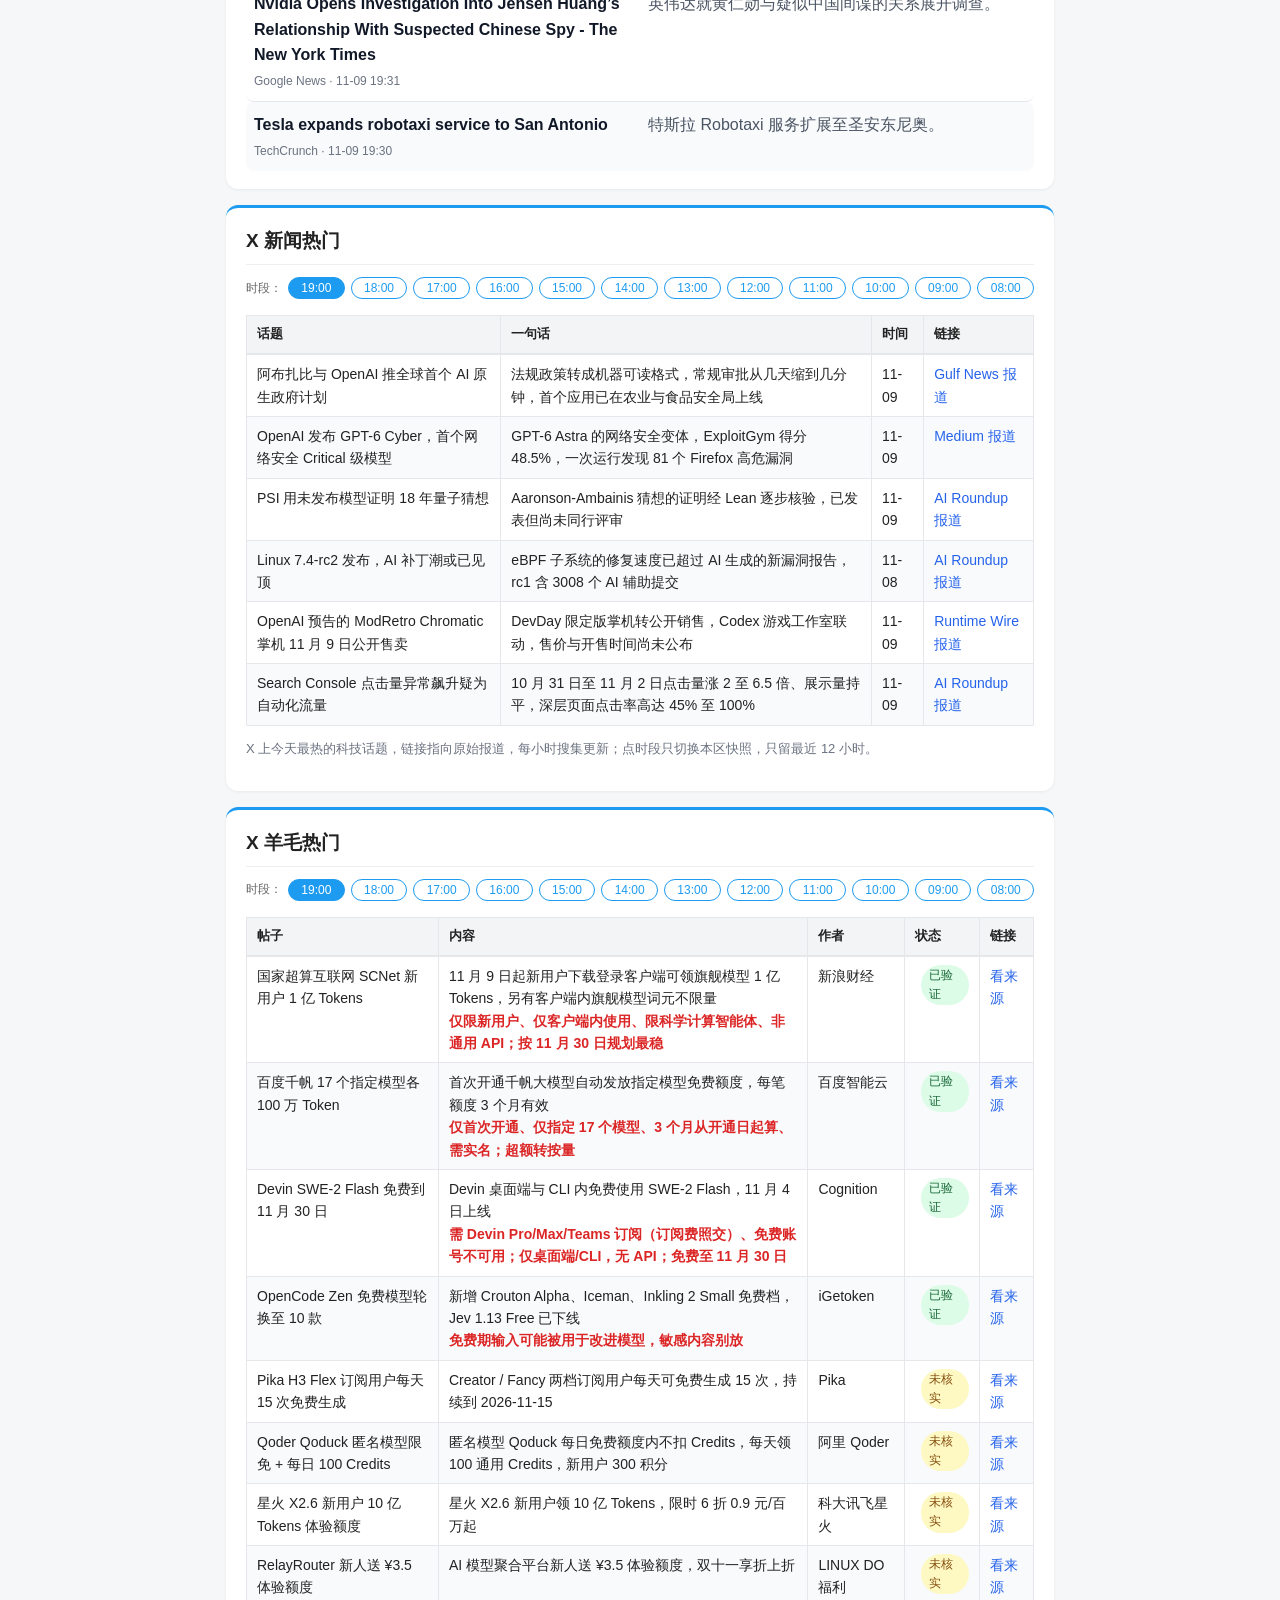
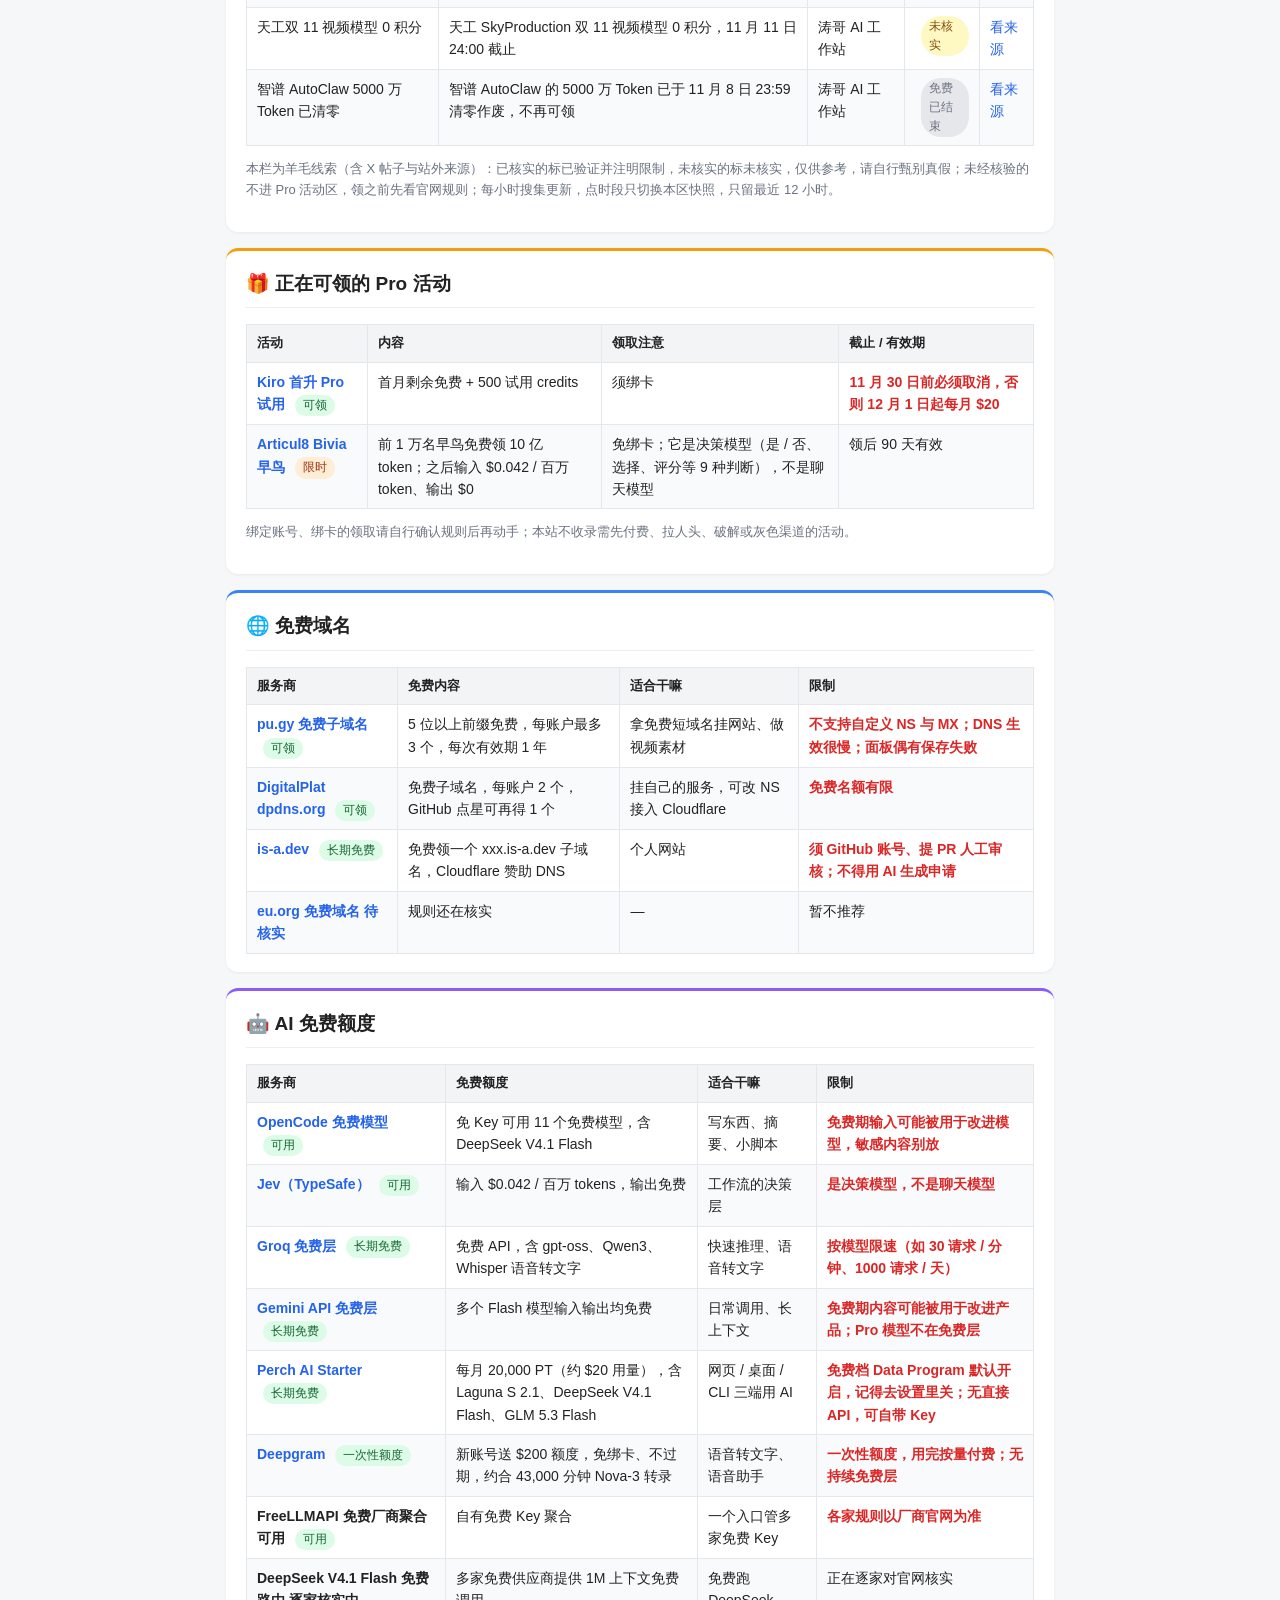
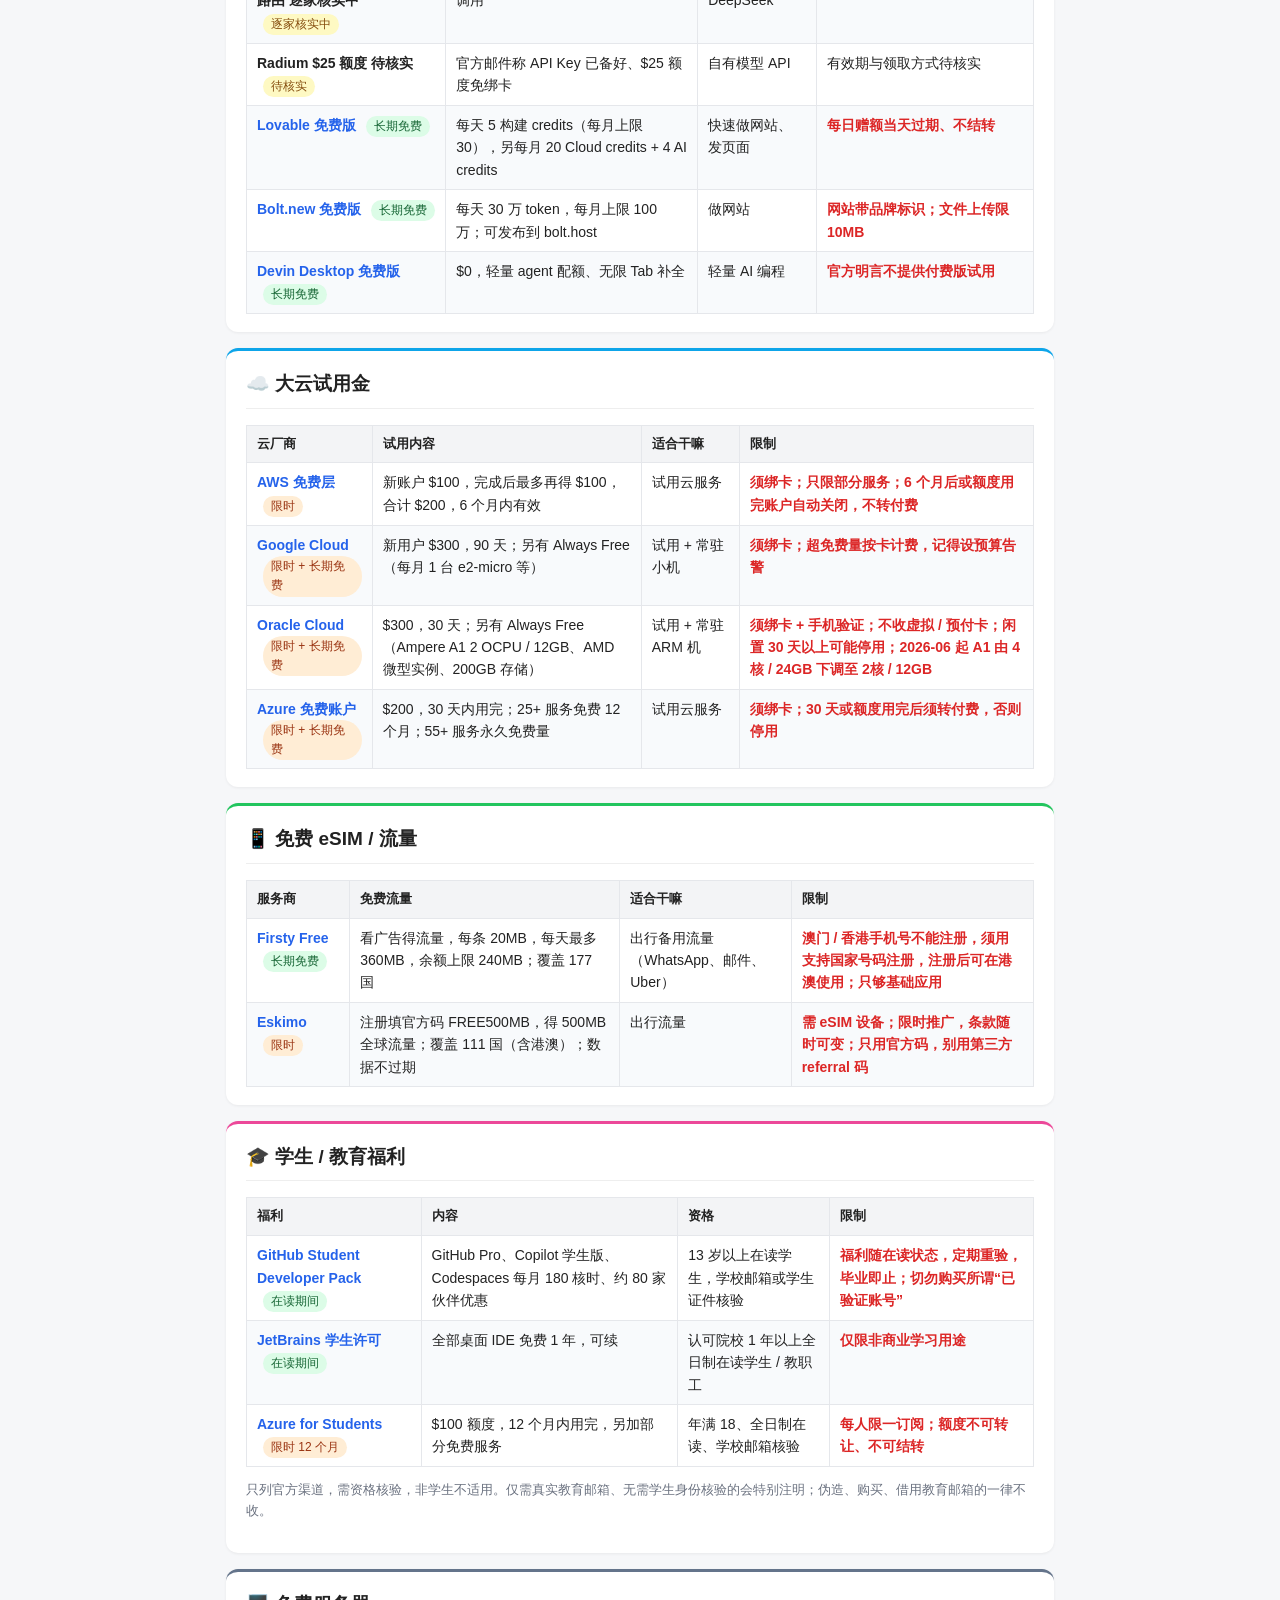
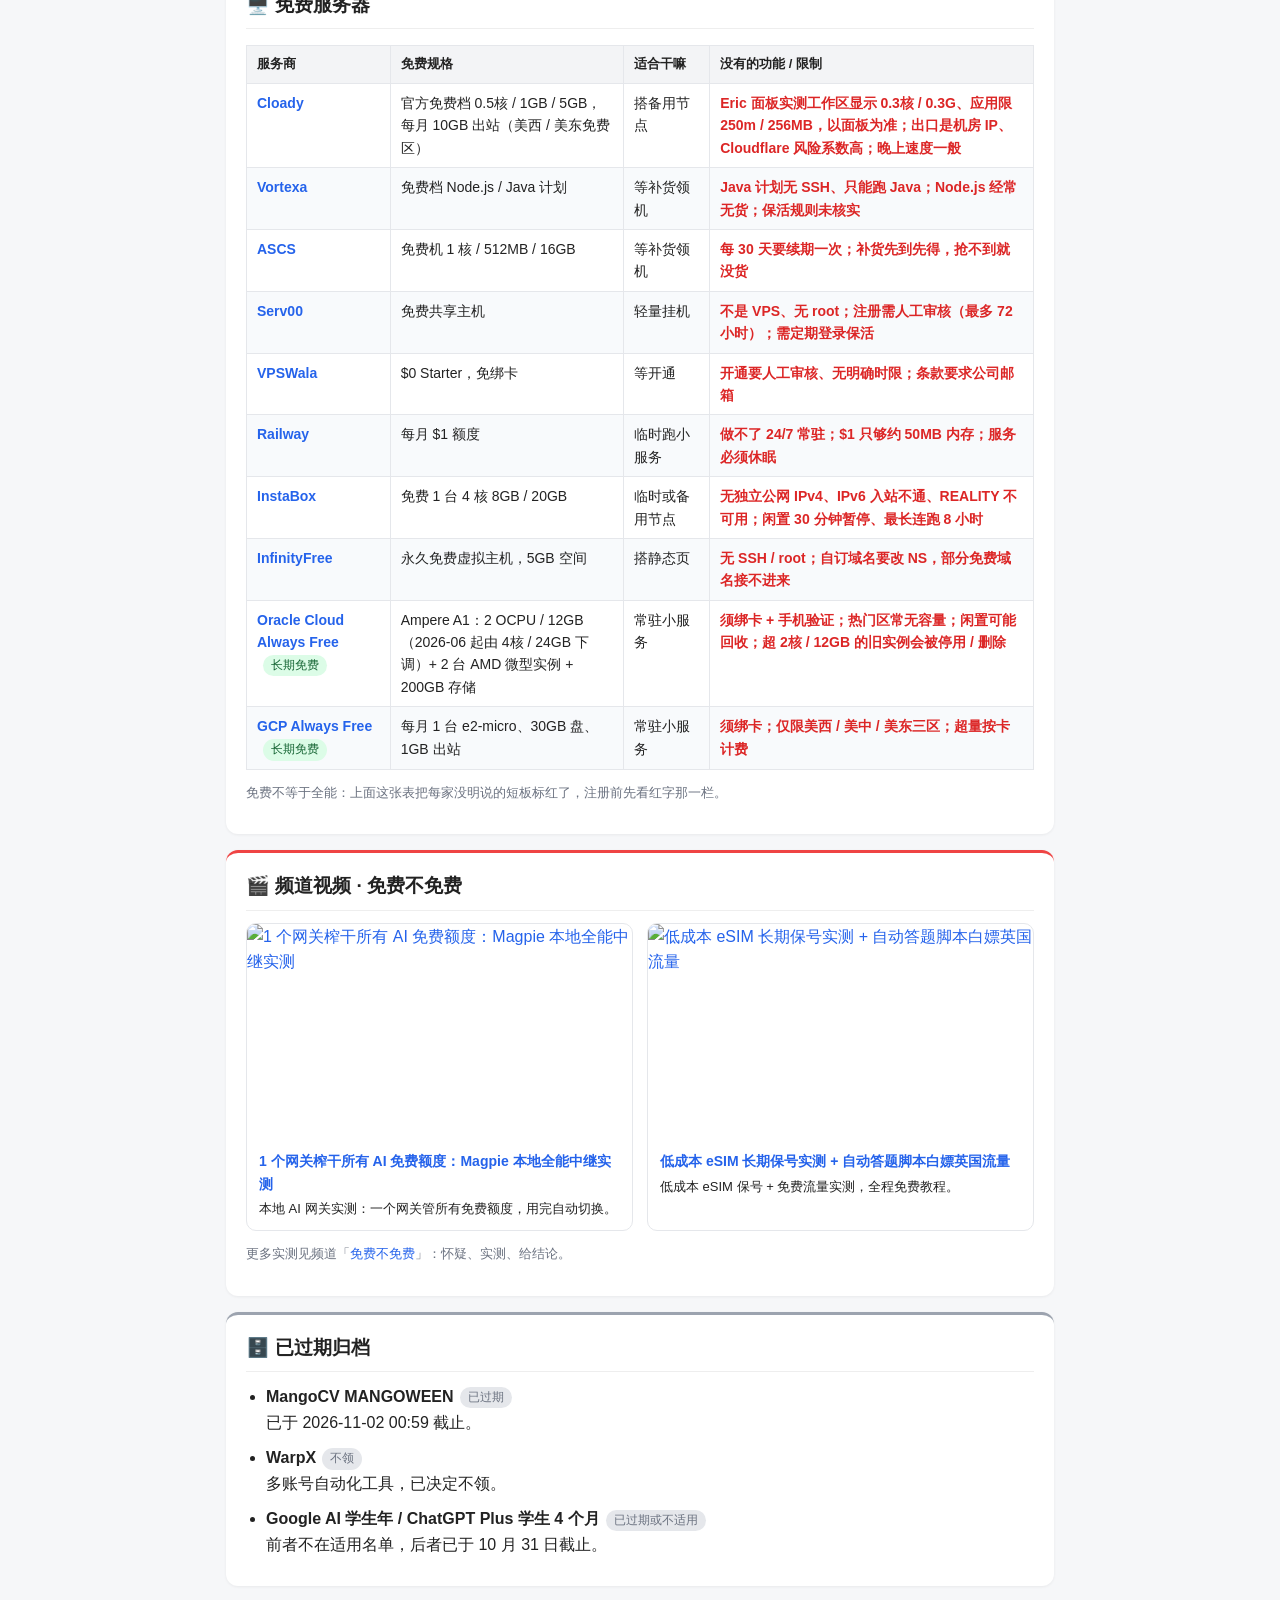
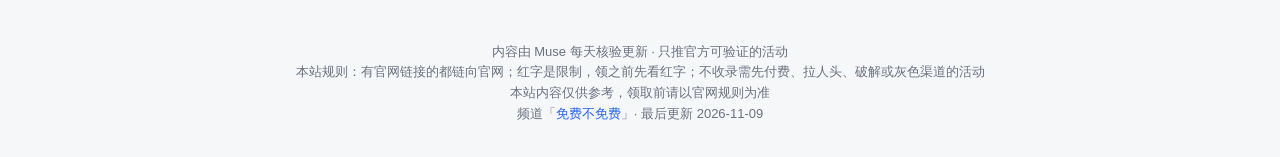
==== commit 002bdb99: "news refresh 2026-11-09 20:27" ====
--- a/index.template.html
+++ b/index.template.html
@@ -26,6 +26,7 @@
 <link rel="stylesheet" href="style.css?v=STYLEV">
 </head>
 <body>
+<button id="theme-toggle" class="theme-toggle" type="button" aria-pressed="false" aria-label="切换到夜间模式"><svg class="icon-moon" viewBox="0 0 24 24" aria-hidden="true"><path d="M21 12.79A9 9 0 1 1 11.21 3 7 7 0 0 0 21 12.79z" fill="none" stroke="currentColor" stroke-width="2" stroke-linejoin="round"/></svg><svg class="icon-sun" viewBox="0 0 24 24" aria-hidden="true"><circle cx="12" cy="12" r="4" fill="none" stroke="currentColor" stroke-width="2"/><path d="M12 2v2M12 20v2M4.93 4.93l1.41 1.41M17.66 17.66l1.41 1.41M2 12h2M20 12h2M6.34 17.66l-1.41 1.41M19.07 4.93l-1.41 1.41" fill="none" stroke="currentColor" stroke-width="2" stroke-linecap="round"/></svg><span class="label-light">夜间模式</span><span class="label-dark">日间模式</span></button>
 <header>
   <h1>🐑 薅羊毛情报站</h1>
   <p>只收录官方可验证的免费羊毛 · 每天核验更新</p>
@@ -35,7 +36,7 @@
   <a class="btn-channel" href="https://www.youtube.com/@freeis.notfree" target="_blank" rel="noopener">▶ 去频道看看 · 免费不免费</a>
 </header>
 <nav>
-  <a href="#news">新闻</a><a href="#xnews">X 新闻</a><a href="#xwool">X 羊毛</a><a href="#pro">Pro 活动</a><a href="#domain">免费域名</a><a href="#ai">AI 额度</a><a href="#cloud">大云试用</a><a href="#esim">eSIM</a><a href="#student">学生福利</a><a href="#server">服务器</a><a href="#videos">视频</a><a href="#archive">归档</a><button id="theme-toggle" class="theme-toggle" type="button" aria-pressed="false" aria-label="切换到夜间模式"><svg class="icon-moon" viewBox="0 0 24 24" aria-hidden="true"><path d="M21 12.79A9 9 0 1 1 11.21 3 7 7 0 0 0 21 12.79z" fill="none" stroke="currentColor" stroke-width="2" stroke-linejoin="round"/></svg><svg class="icon-sun" viewBox="0 0 24 24" aria-hidden="true"><circle cx="12" cy="12" r="4" fill="none" stroke="currentColor" stroke-width="2"/><path d="M12 2v2M12 20v2M4.93 4.93l1.41 1.41M17.66 17.66l1.41 1.41M2 12h2M20 12h2M6.34 17.66l-1.41 1.41M19.07 4.93l-1.41 1.41" fill="none" stroke="currentColor" stroke-width="2" stroke-linecap="round"/></svg><span class="label-light">夜间模式</span><span class="label-dark">日间模式</span></button>
+  <a href="#news">新闻</a><a href="#xnews">X 新闻</a><a href="#xwool">X 羊毛</a><a href="#pro">Pro 活动</a><a href="#domain">免费域名</a><a href="#ai">AI 额度</a><a href="#cloud">大云试用</a><a href="#esim">eSIM</a><a href="#student">学生福利</a><a href="#server">服务器</a><a href="#videos">视频</a><a href="#archive">归档</a>
 </nav>
 <noscript><style>#theme-toggle{display:none}</style></noscript>
 <main>
--- a/style.css
+++ b/style.css
@@ -5,12 +5,14 @@
     --border: #e5e7eb; --border-soft: #eee; --muted: #6b7280; --muted-2: #4b5563;
     --link: #2563eb; --head-bg: #111827; --head-fg: #fff; --head-sub: #cbd5e1;
     --nav-bg: #1f2937; --nav-fg: #d1d5db; --hover: #f9fafb; --news-title: #111827; --x-note: #666;
+    --zebra: #f8fafc;
   }
   html[data-theme="dark"] {
     --bg: #0f172a; --fg: #e2e8f0; --surface: #1e293b; --surface-2: #334155;
     --border: #334155; --border-soft: #334155; --muted: #94a3b8; --muted-2: #cbd5e1;
     --link: #93c5fd; --head-bg: #111827; --head-fg: #fff; --head-sub: #cbd5e1;
     --nav-bg: #1f2937; --nav-fg: #d1d5db; --hover: #273449; --news-title: #f1f5f9; --x-note: #94a3b8;
+    --zebra: #233349;
   }
   html { scroll-padding-top: 56px; scroll-behavior: smooth; }
   section { scroll-margin-top: 56px; }
@@ -23,9 +25,10 @@
   nav { background: var(--nav-bg); padding: 10px 16px; text-align: center; position: sticky; top: 0; z-index: 10; }
   nav a { color: var(--nav-fg); font-size: 13px; margin: 0 8px; white-space: nowrap; }
   nav a:hover { color: #fff; }
-  .theme-toggle { display: inline-flex; align-items: center; gap: 4px; border: 1px solid #4b5563; background: transparent; color: var(--nav-fg); border-radius: 999px; padding: 2px 9px; font-size: 12px; line-height: 1.5; cursor: pointer; margin-left: 8px; vertical-align: middle; font-family: inherit; }
-  .theme-toggle:hover { color: #fff; border-color: #9ca3af; }
-  .theme-toggle svg { width: 12px; height: 12px; flex: none; }
+  /* 悬浮右上角：固定定位，滚动也不动；深色半透明毛玻璃，深浅两套主题下都看得清 */
+  .theme-toggle { position: fixed; top: 12px; right: 12px; z-index: 50; display: inline-flex; align-items: center; gap: 5px; padding: 6px 12px; font-size: 12px; line-height: 1; border-radius: 999px; border: 1px solid rgba(255,255,255,.28); background: rgba(17,24,39,.72); color: #f1f5f9; -webkit-backdrop-filter: blur(8px); backdrop-filter: blur(8px); box-shadow: 0 2px 10px rgba(0,0,0,.22); cursor: pointer; font-family: inherit; }
+  .theme-toggle:hover { background: rgba(17,24,39,.88); }
+  .theme-toggle svg { width: 13px; height: 13px; flex: none; }
   html[data-theme="dark"] .theme-toggle .icon-moon, html[data-theme="dark"] .theme-toggle .label-light { display: none; }
   html:not([data-theme="dark"]) .theme-toggle .icon-sun, html:not([data-theme="dark"]) .theme-toggle .label-dark { display: none; }
   main { max-width: 860px; margin: 0 auto; padding: 20px 16px 40px; }
@@ -49,7 +52,7 @@
   a:hover { text-decoration: underline; }
   .videos { display: grid; grid-template-columns: 1fr 1fr; gap: 14px; }
   .video-card { border: 1px solid var(--border); border-radius: 10px; overflow: hidden; }
-  .video-card img { width: 100%; display: block; aspect-ratio: 16 / 9; object-fit: cover; }
+  .video-card img { width: 100%; height: auto; display: block; aspect-ratio: 16 / 9; object-fit: cover; }
   .video-card div { padding: 10px 12px; font-size: 13px; }
   .video-card strong { font-size: 14px; display: block; margin-bottom: 4px; }
   @media (max-width: 600px) { .videos { grid-template-columns: 1fr; } }
@@ -72,16 +75,29 @@
   section { border-top: 3px solid var(--c, #e5e7eb); transition: box-shadow .15s; }
   section:hover { box-shadow: 0 4px 14px rgba(0,0,0,.08); }
   .cat-pro { --c: #f59e0b; } .cat-domain { --c: #3b82f6; } .cat-ai { --c: #8b5cf6; } .cat-cloud { --c: #0ea5e9; } .cat-esim { --c: #22c55e; } .cat-student { --c: #ec4899; } .cat-server { --c: #64748b; } .cat-videos { --c: #ef4444; } .cat-archive { --c: #9ca3af; }
-  tr:hover { background: var(--hover); }
+  /* 斑马纹：表格偶数行用稍深的底色，上下行一眼分开；hover 仍优先 */
+  tbody tr:nth-child(even) { background: var(--zebra); }
+  tbody tr:hover { background: var(--hover); }
   #noresult { display: none; text-align: center; color: var(--muted); padding: 24px; background: var(--surface); border-radius: 12px; }
   .cat-news { --c: #14b8a6; }
   .cat-xnews { --c: #1d9bf0; } .cat-xwool { --c: #1d9bf0; }
-  .x-tags { display: flex; flex-wrap: wrap; gap: 6px; align-items: center; margin: 8px 0 12px; }
-  .x-tags button { border: 1px solid #1d9bf0; background: var(--surface); color: #1d9bf0; border-radius: 999px; padding: 3px 12px; font-size: 13px; cursor: pointer; }
+  .x-tags { display: flex; flex-wrap: nowrap; gap: 6px; align-items: center; margin: 8px 0 12px; }
+  .x-tags button { flex: 1 1 0; min-width: 0; white-space: nowrap; overflow: hidden; text-overflow: ellipsis; border: 1px solid #1d9bf0; background: var(--surface); color: #1d9bf0; border-radius: 999px; padding: 3px 0; font-size: 12px; text-align: center; cursor: pointer; }
   .x-tags button.on { background: #1d9bf0; color: #fff; }
-  .x-tags-note { font-size: 12px; color: var(--x-note); }
+  .x-tags-note { font-size: 12px; color: var(--x-note); flex: none; }
+  /* 手机上时段标签改 6 列等宽网格（12 小时正好 2 行），“时段：”在手机上不显示，省一行 */
+  @media (max-width: 600px) {
+    .x-tags { display: grid; grid-template-columns: repeat(6, 1fr); gap: 6px; }
+    .x-tags-note { display: none; }
+    .x-tags button { width: 100%; padding: 4px 0; text-align: center; font-size: 12px; }
+    /* 手机上悬浮切换按钮只留图标，不挡居中的标题 */
+    .theme-toggle { top: 10px; right: 10px; padding: 8px; }
+    .theme-toggle .label-light, .theme-toggle .label-dark { display: none; }
+  }
   .news-updated { font-size: 12px; color: var(--muted); margin: 0 0 4px; }
-  .news-item { border-bottom: 1px solid var(--border); padding: 10px 0; }
+  .news-item { border-bottom: 1px solid var(--border); padding: 10px 8px; border-radius: 8px; }
+  /* 新闻偶数条用稍深的底色，上下条一眼分开 */
+  .news-item:nth-child(even) { background: var(--zebra); }
   .news-item:last-child { border-bottom: none; }
   .news-bi { display: grid; grid-template-columns: 1fr 1fr; gap: 2px 16px; }
   .news-en { font-weight: 600; }
@@ -101,6 +117,7 @@
       --border: #334155; --border-soft: #334155; --muted: #94a3b8; --muted-2: #cbd5e1;
       --link: #93c5fd; --head-bg: #111827; --head-fg: #fff; --head-sub: #cbd5e1;
       --nav-bg: #1f2937; --nav-fg: #d1d5db; --hover: #273449; --news-title: #f1f5f9; --x-note: #94a3b8;
+      --zebra: #233349;
     }
   }
   @media (max-width: 600px) { .news-bi { grid-template-columns: 1fr; } }
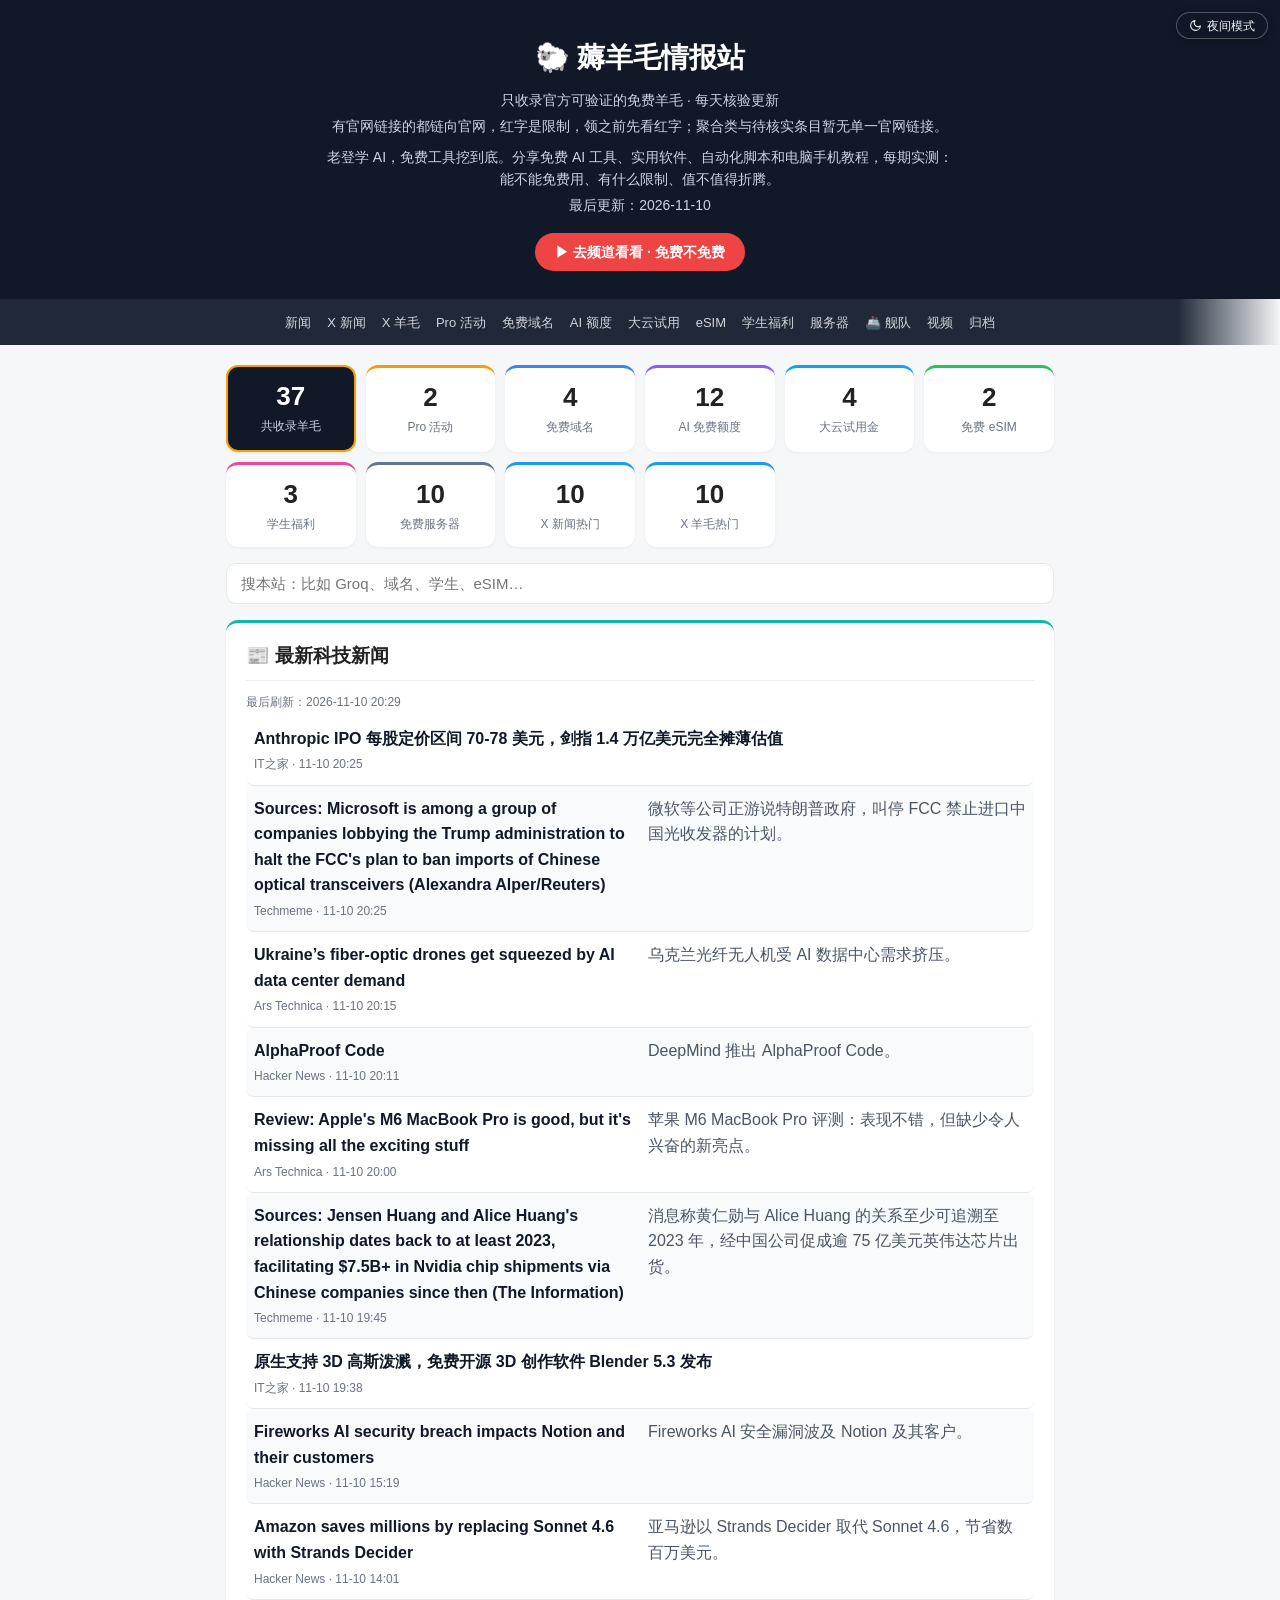
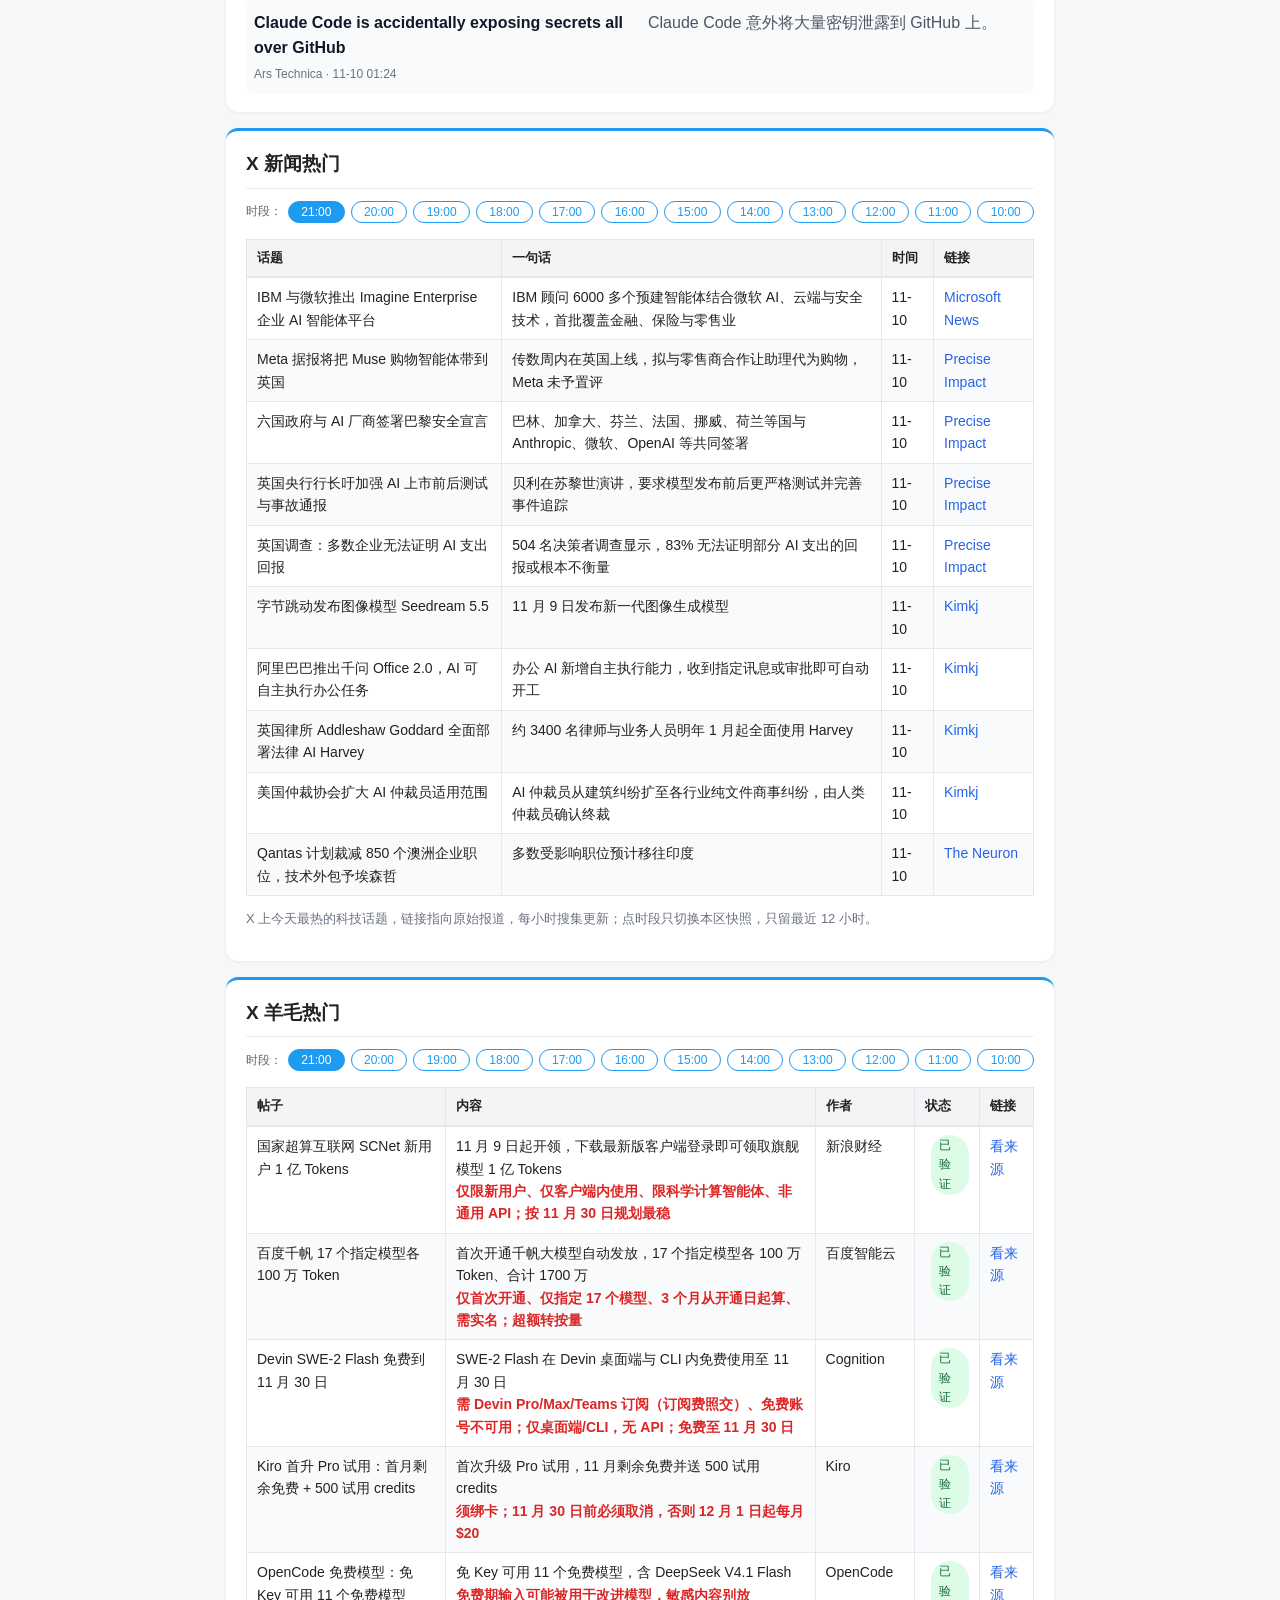
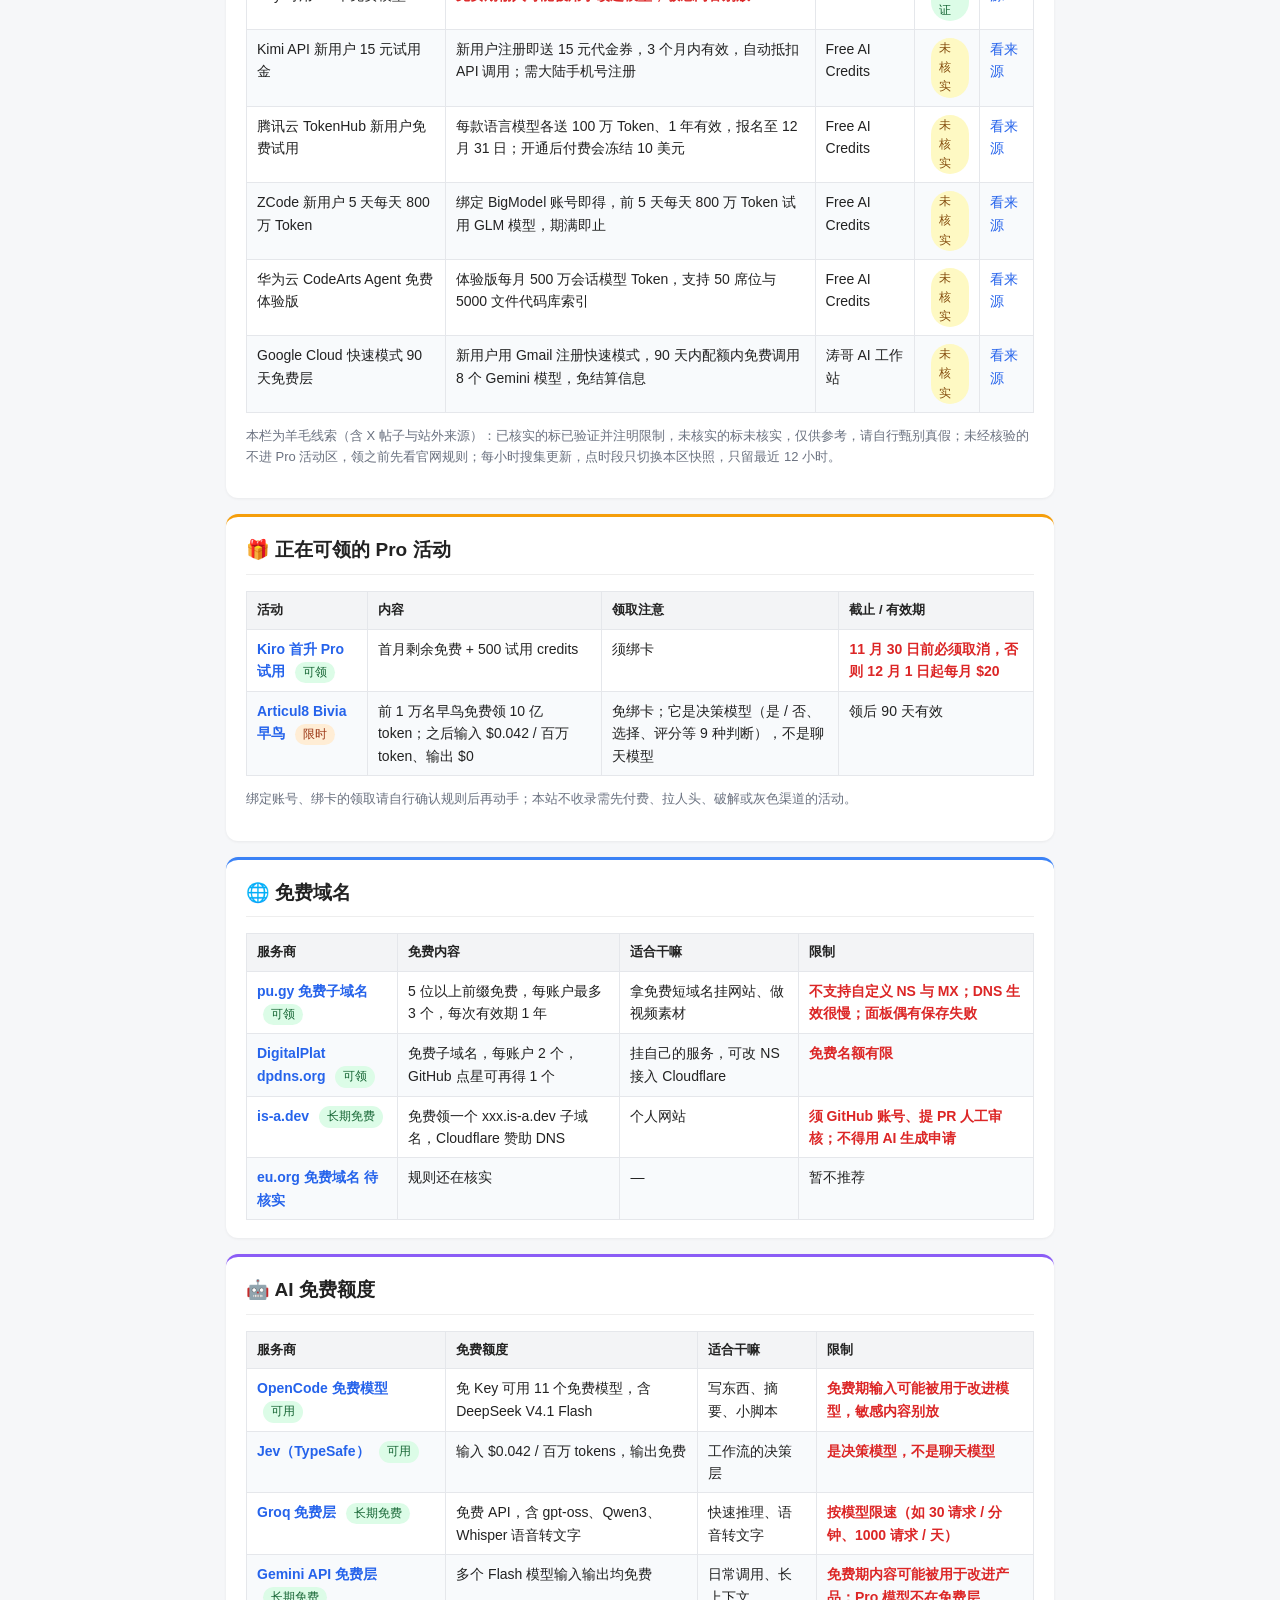
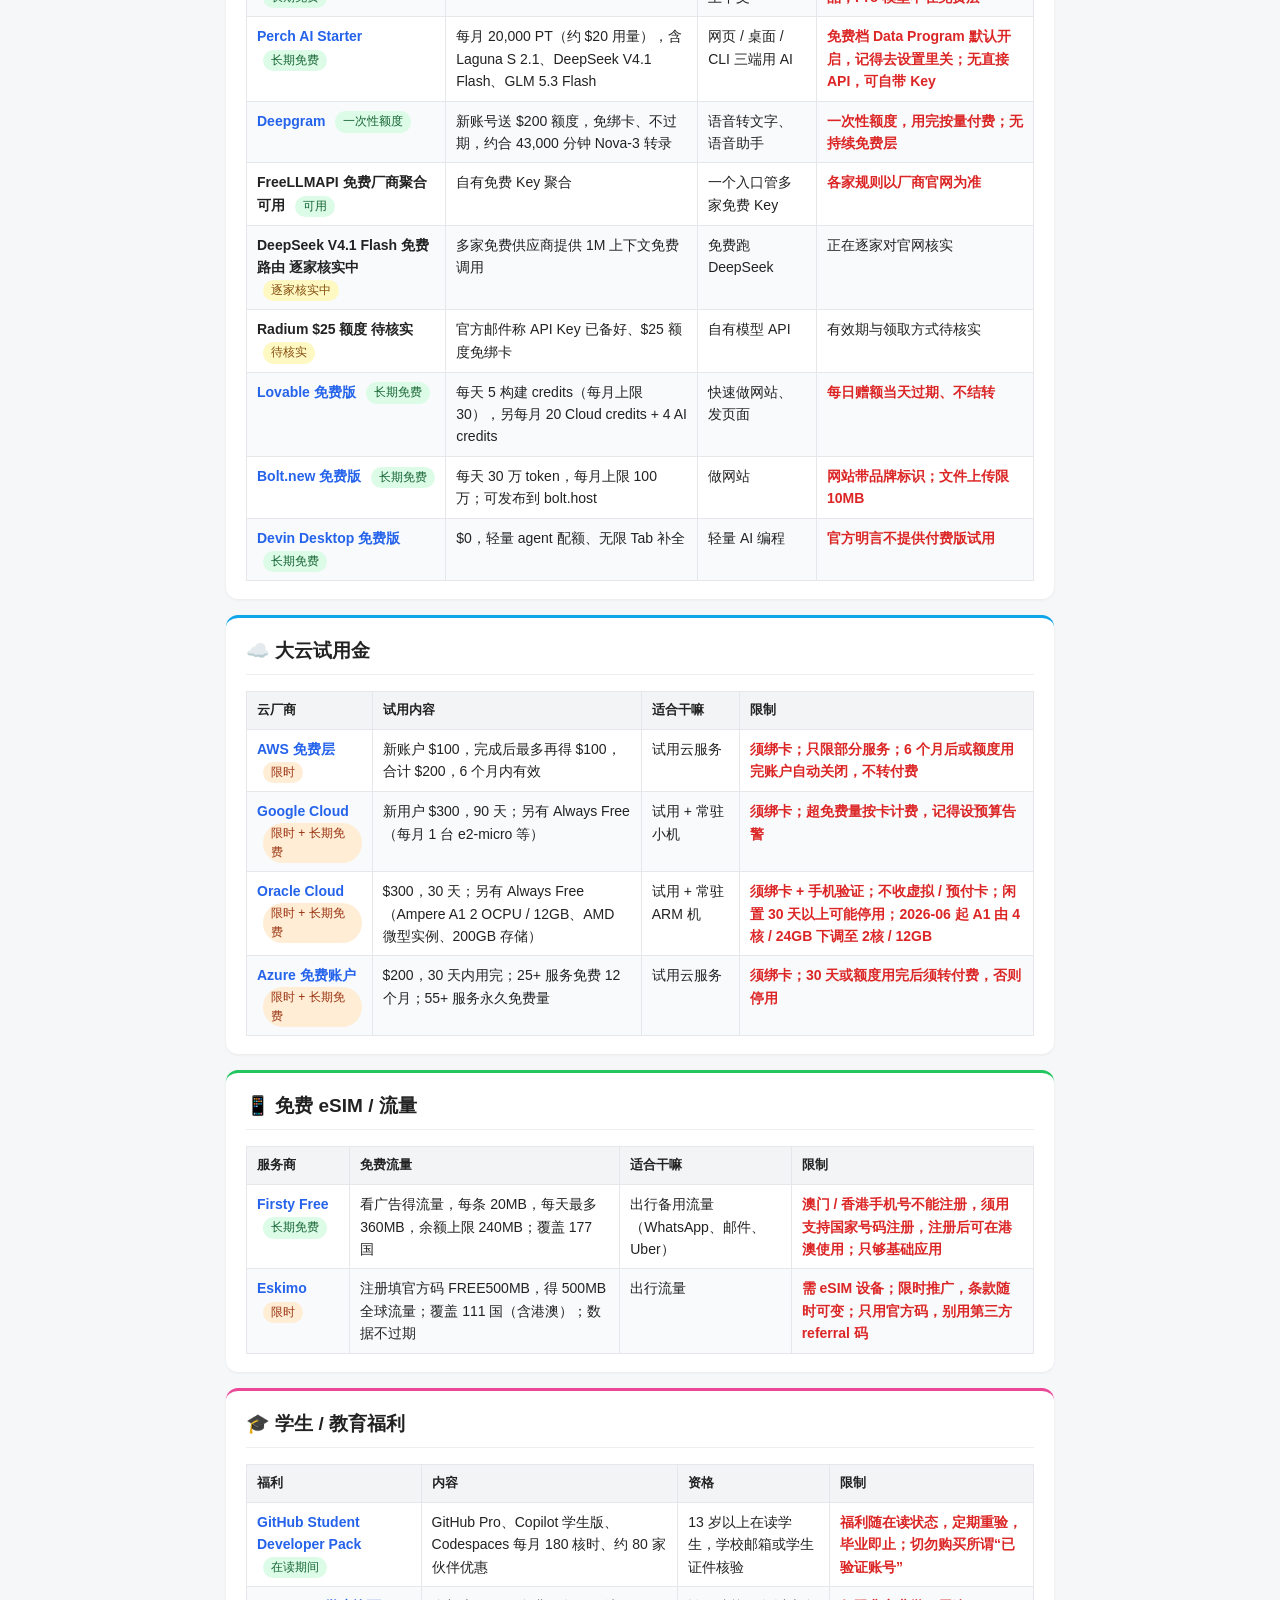
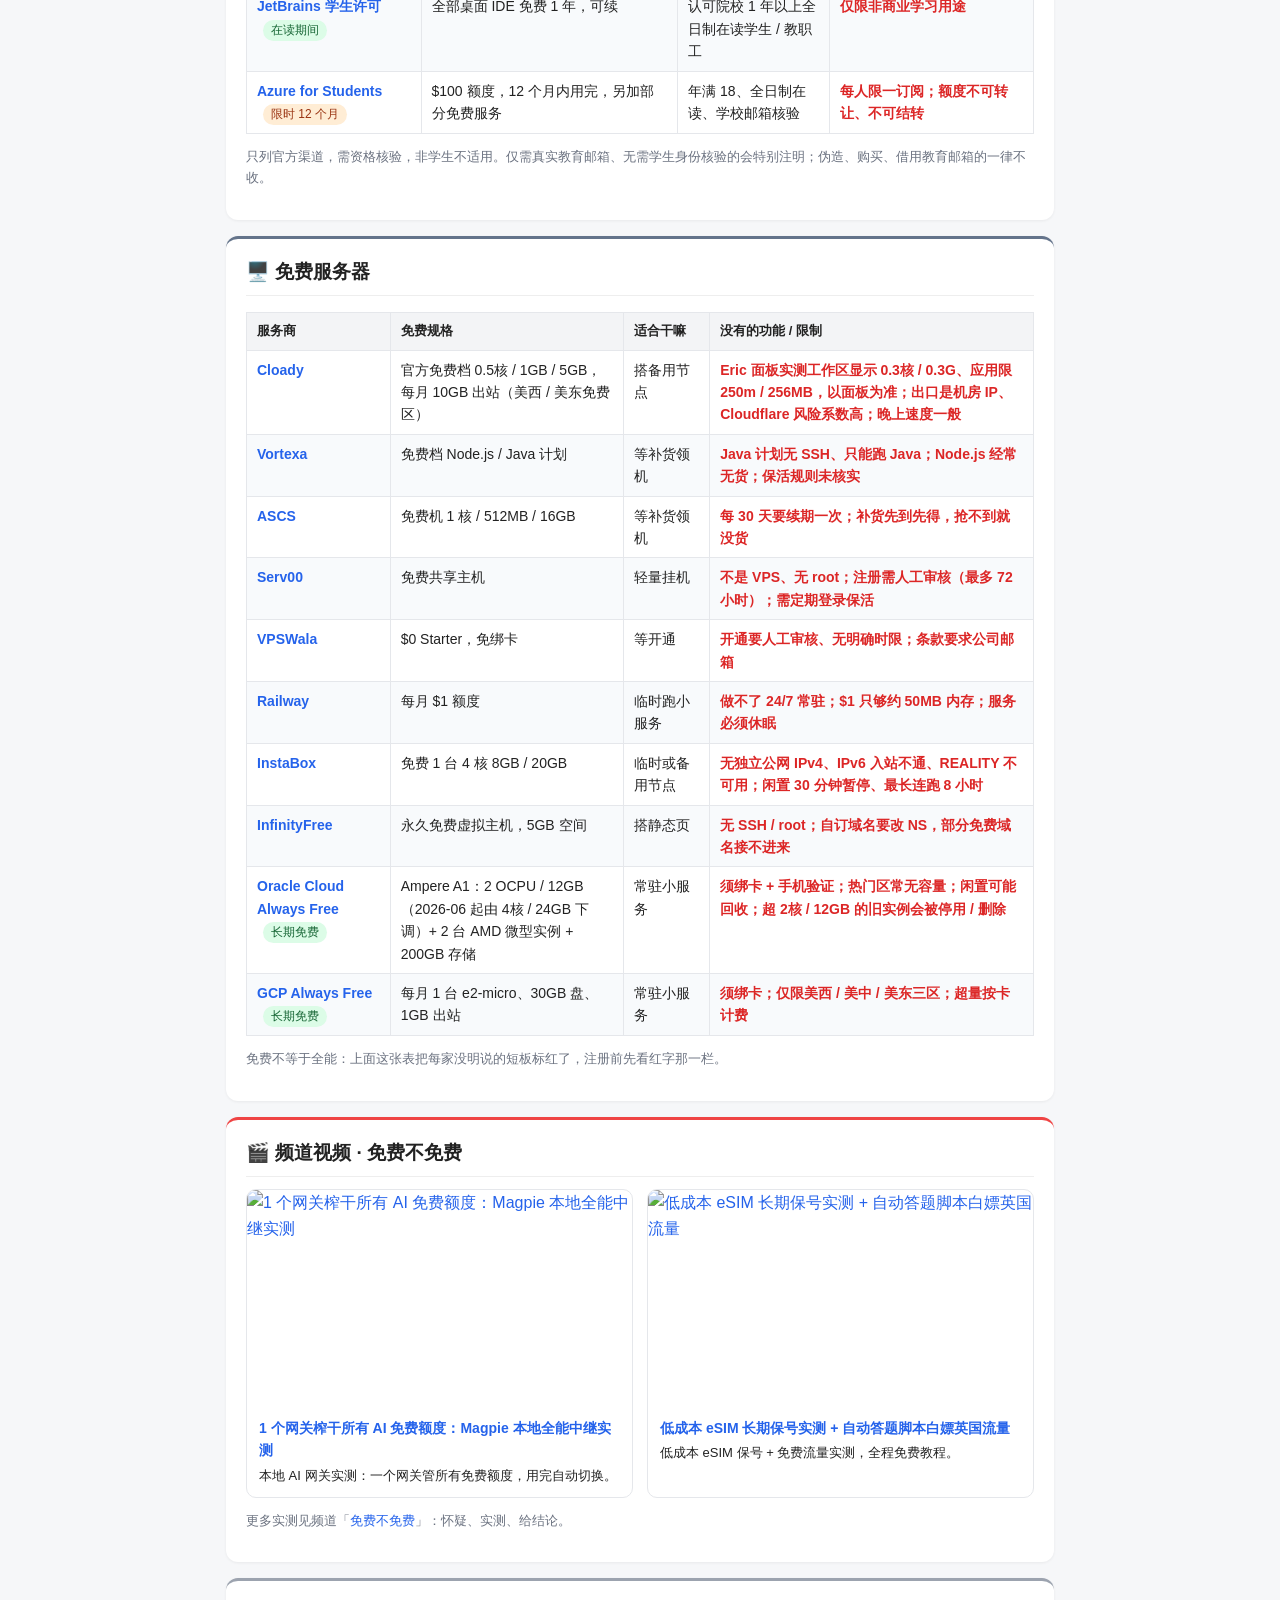
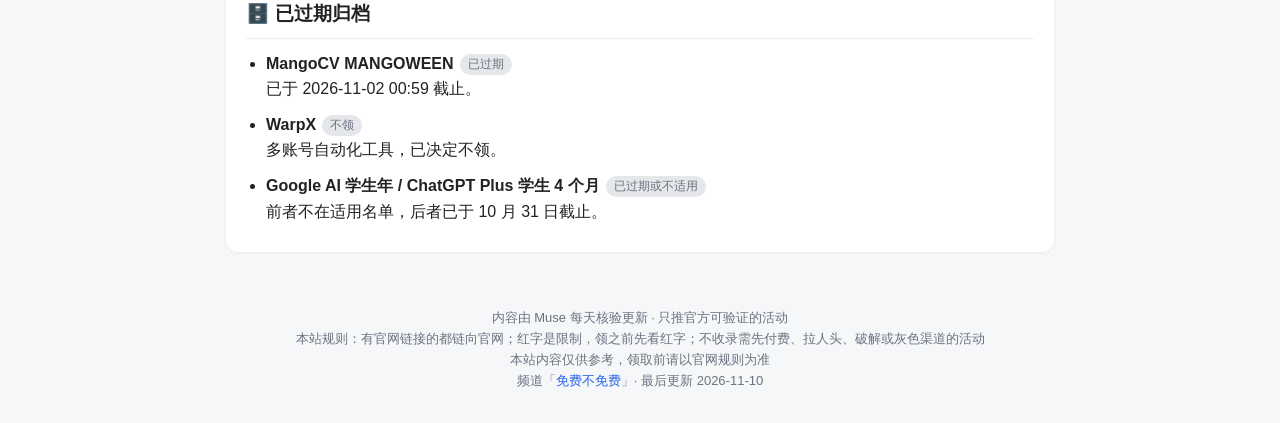
==== commit 15585ef6: "Backup wool intel site + fleet page 2026-11-10 23:06 SGT" ====
--- a/index.template.html
+++ b/index.template.html
@@ -36,7 +36,7 @@
   <a class="btn-channel" href="https://www.youtube.com/@freeis.notfree" target="_blank" rel="noopener">▶ 去频道看看 · 免费不免费</a>
 </header>
 <nav>
-  <a href="#news">新闻</a><a href="#xnews">X 新闻</a><a href="#xwool">X 羊毛</a><a href="#pro">Pro 活动</a><a href="#domain">免费域名</a><a href="#ai">AI 额度</a><a href="#cloud">大云试用</a><a href="#esim">eSIM</a><a href="#student">学生福利</a><a href="#server">服务器</a><a href="#videos">视频</a><a href="#archive">归档</a>
+  <a href="#news">新闻</a><a href="#xnews">X 新闻</a><a href="#xwool">X 羊毛</a><a href="#pro">Pro 活动</a><a href="#domain">免费域名</a><a href="#ai">AI 额度</a><a href="#cloud">大云试用</a><a href="#esim">eSIM</a><a href="#student">学生福利</a><a href="#server">服务器</a><a href="fleet.html">🚢 舰队</a><a href="#videos">视频</a><a href="#archive">归档</a>
 </nav>
 <noscript><style>#theme-toggle{display:none}</style></noscript>
 <main>
